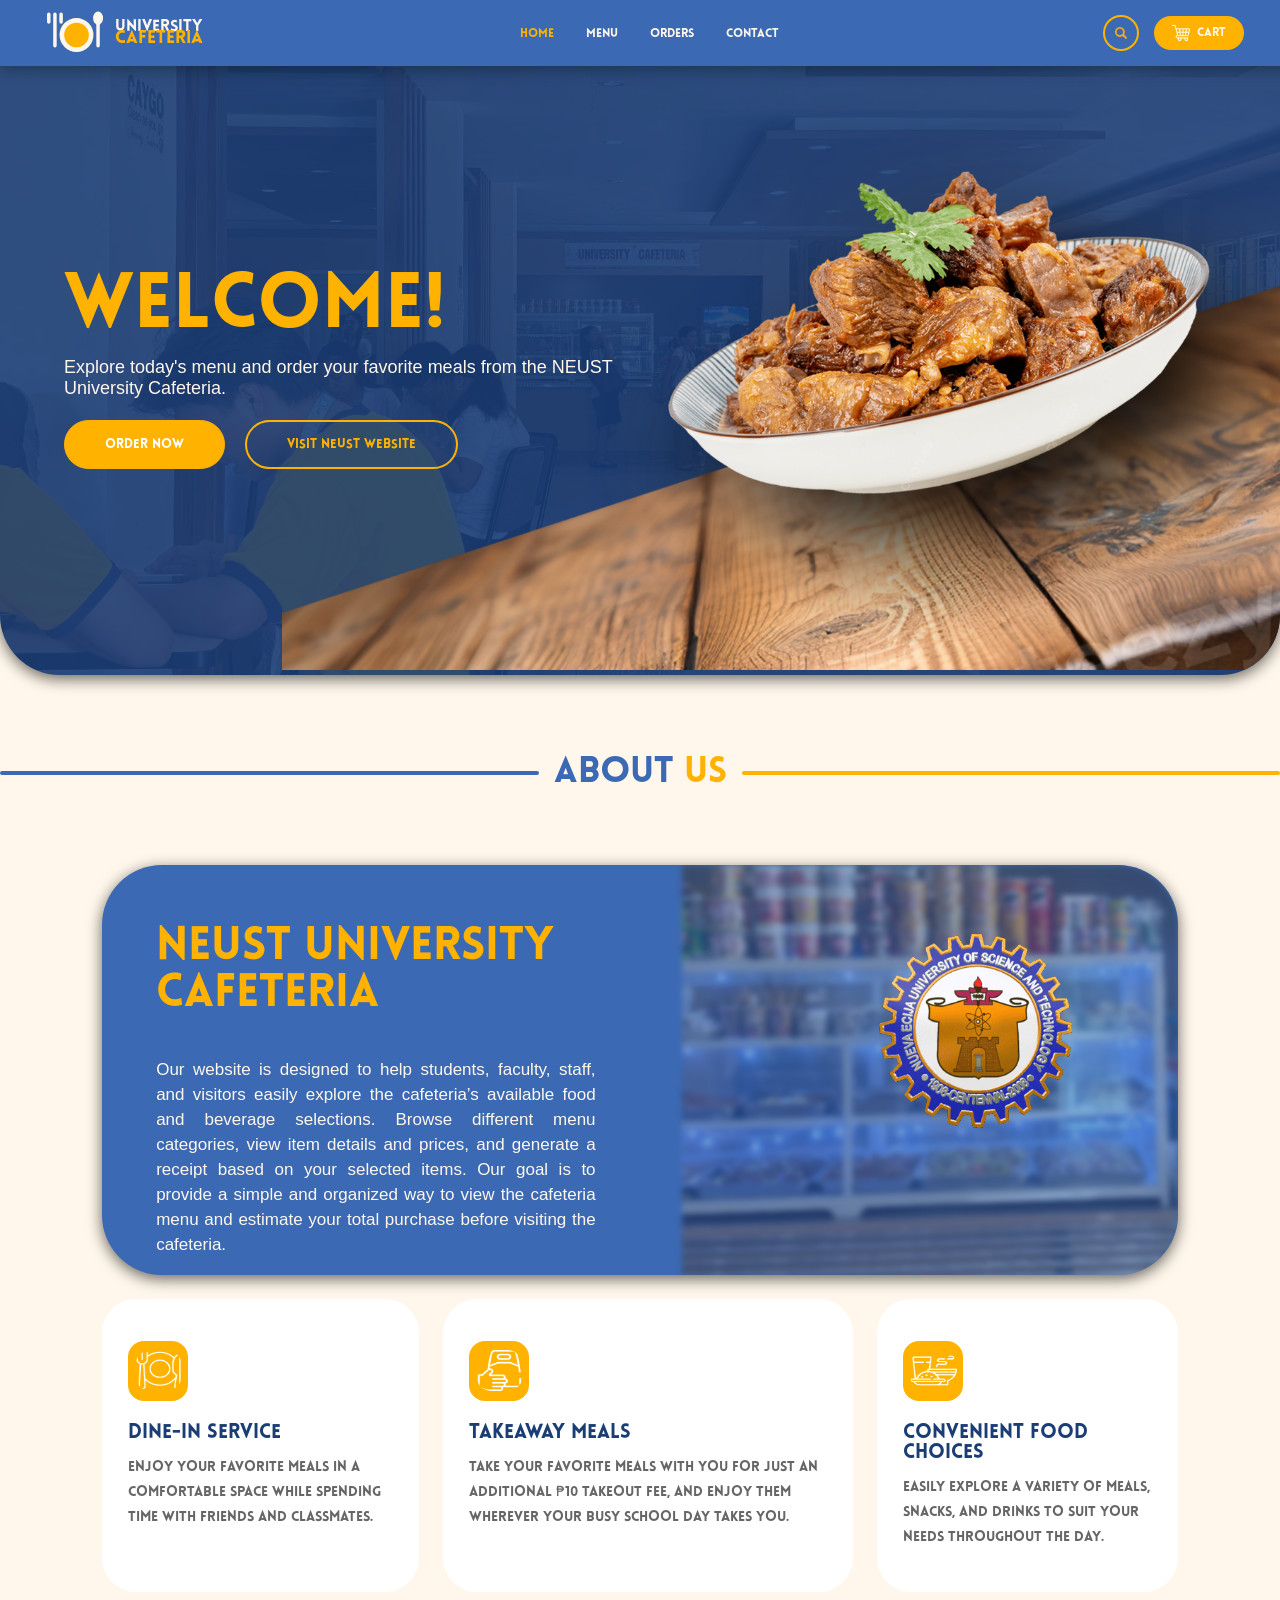
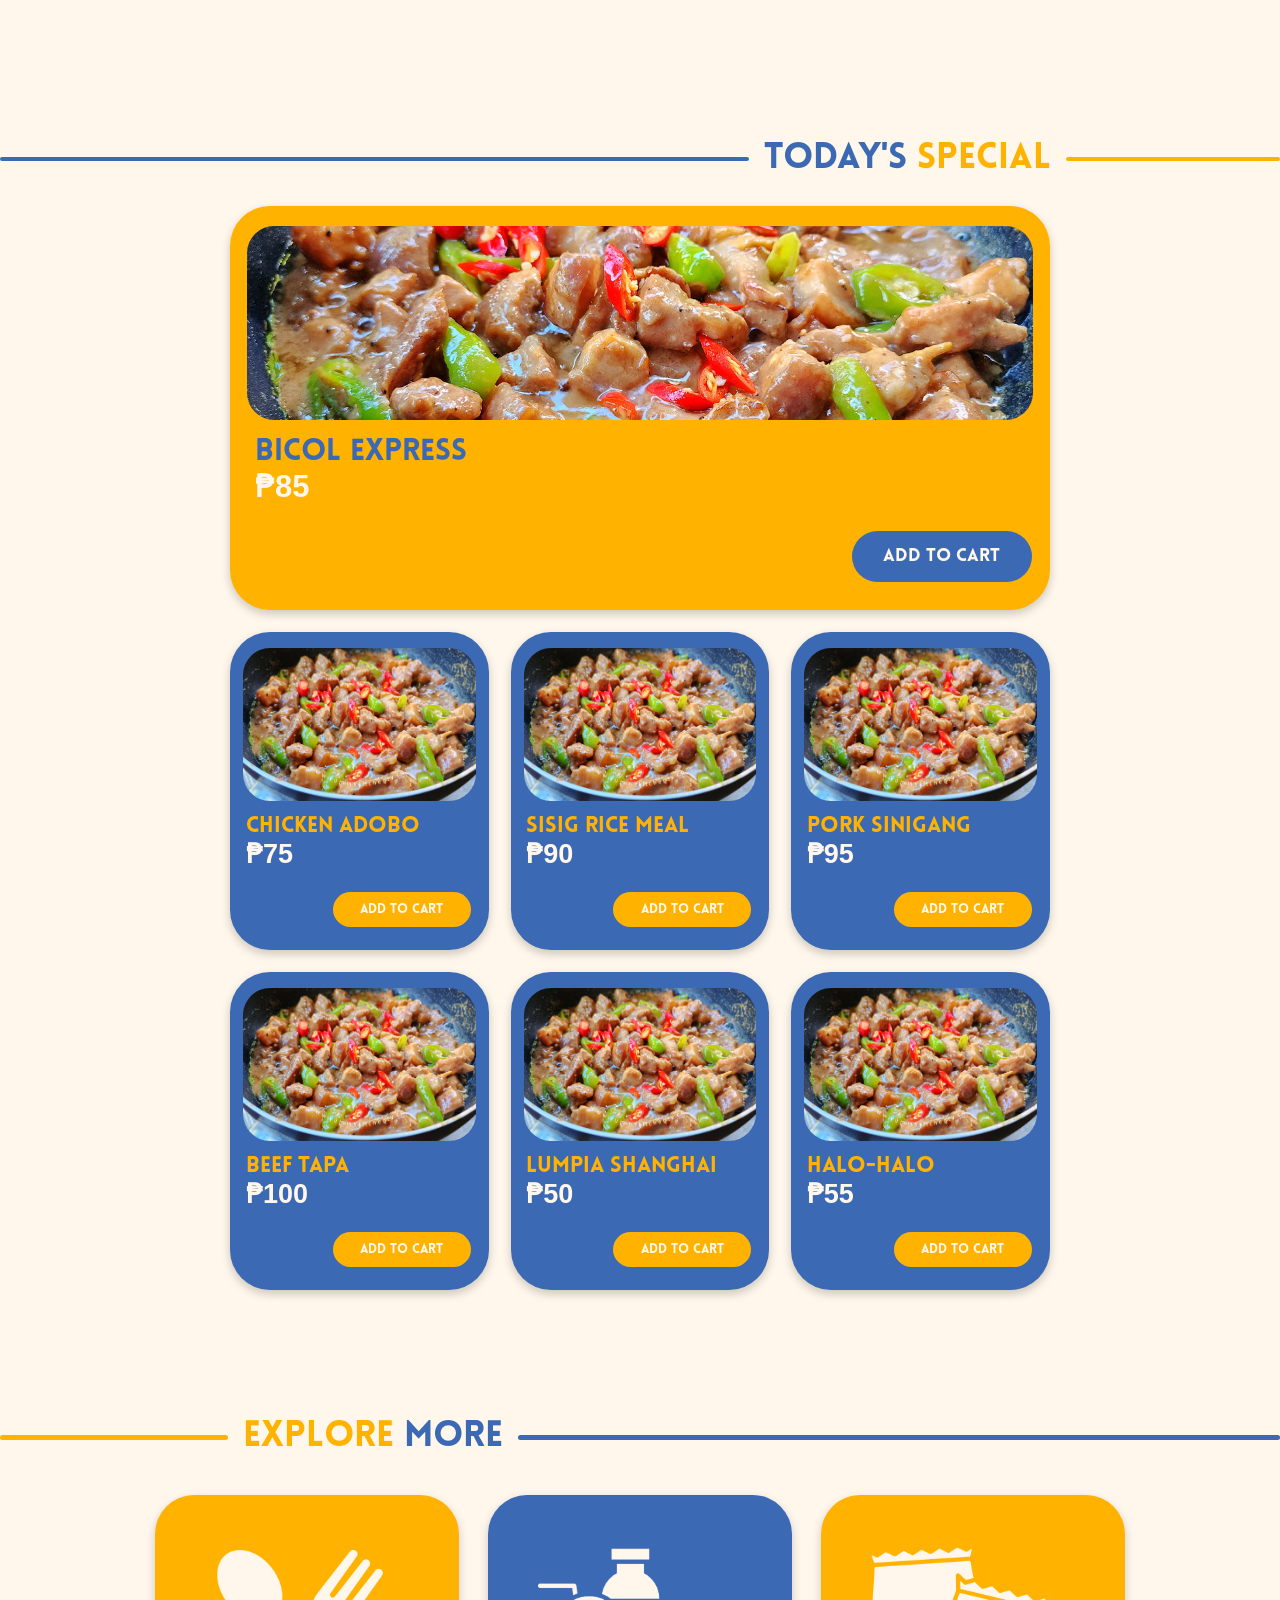
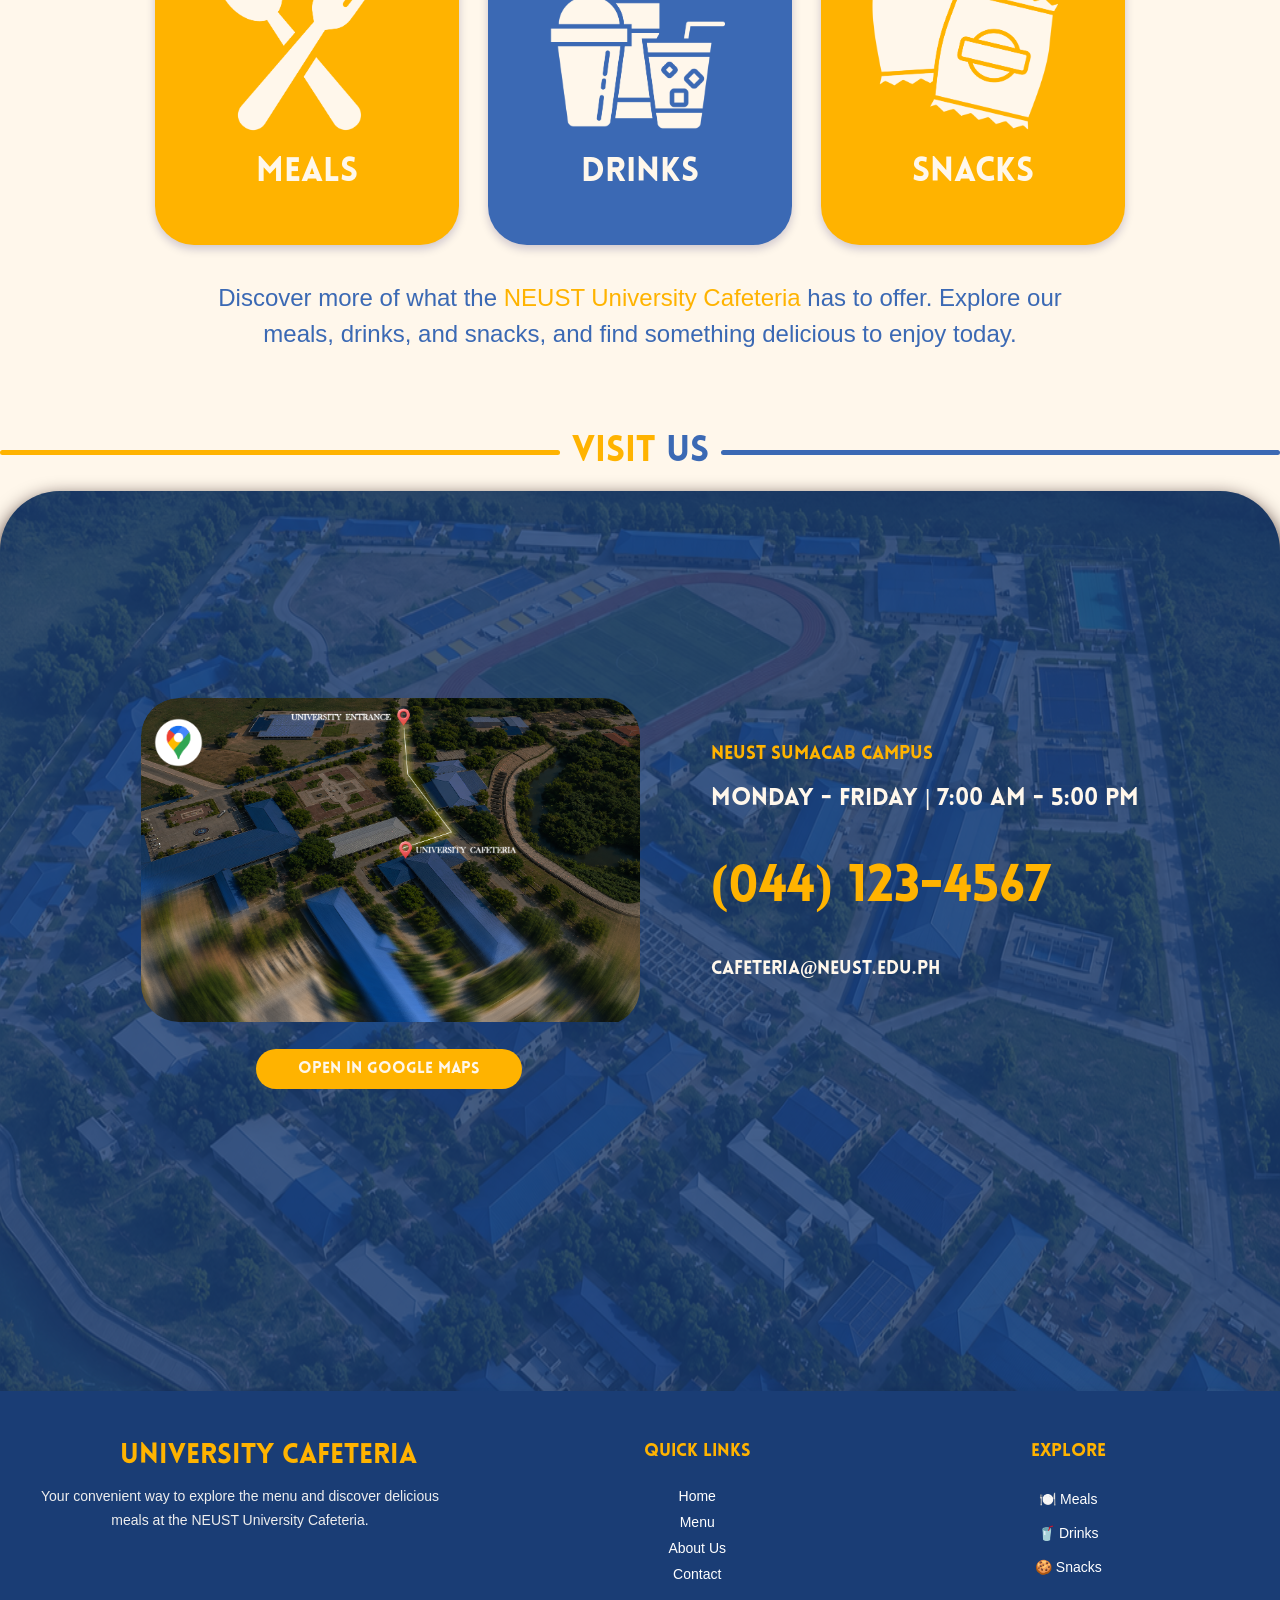
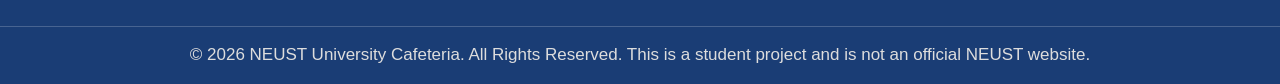
==== index.html @ 81dc56c2 "COMMIT" ====
<!DOCTYPE html>
<html lang="en">
<head>
    <meta charset="UTF-8">
    <meta name="viewport" content="width=device-width, initial-scale=1.0">
    <link rel="icon" type="image/svg+xml" href="images/branding/favicon.svg">
    <title>NEUST University Cafeteria</title>

    <link rel="stylesheet" href="css/header.css">
    <link rel="stylesheet" href="css/global.css">
    <link rel="stylesheet" href="css/home.css">
    <link rel="stylesheet" href="css/footer.css">
    <link rel="stylesheet" href="css/cartModal.css">
</head>
<body>
    <input type="checkbox" id="sidebar-toggle">
    <!-- HAMBURGER BUTTON -->
    <label for="sidebar-toggle" class="menu-btn">
        <span>☰</span>
    </label>
<header>
    <label for="sidebar-toggle" class="close-btn">&times;</label>

    <!-- LOGO -->
    <div class="align1">
        <img src="images/branding/logo1.svg" class="logo2" alt="University Cafeteria Logo">

        <div id="logo">
            <a href="index.html" id="university">UNIVERSITY</a>
            <a href="index.html" id="cafeteria">CAFETERIA</a>
        </div>
    </div>
    <!-- CENTER NAVIGATION -->
    <nav class="navbar">
        <ul>
            <li><a href="index.html" class="active">HOME</a></li>
            <li><a href="menu.html">MENU</a></li>
            <li><a href="orders.html">ORDERS</a></li>
            <li><a href="contact.html">CONTACT</a></li>
        </ul>
    </nav>
<!-- RIGHT SIDE: SEARCH BAR AND CART -->
<div class="header-right">
    <!-- SEARCH BAR -->
    <div class="nav-search">
        <input type="text" id="nav-search"
            placeholder="Search menu..." autocomplete="off">
        <button type="button" id="search-btn">
            <img
                src="images/icons/magnifying-glass (1).png"
                class="magnifying-glass"
                alt="Search"
            >
        </button>
        <!-- SEARCH DROPDOWN -->
        <div class="search-dropdown" id="search-dropdown">
            <p class="dropdown-title">Popular Searches</p>
            <div id="search-suggestions"></div>
        </div>
    </div>

    <!-- CART -->
    <a href="cart.html" class="cart-link">
        <img src="images/icons/shopping-cart.png" class="shopIcon" alt="">
        CART
        <span class="quantity-logo"></span>
    </a>

</div>
</header>

    <section class="hero">
        <div class="hero-content">
            <h1>WELCOME!</h1>

            <p class="subt">
                Explore today's menu and order your favorite meals from the NEUST University Cafeteria.
            </p>

            <div class="button-group">
                <a href="menu.html" class="btn4" target="_self">ORDER NOW</a>
                <a href="https://neust.edu.ph/" class="btn" target="_blank">VISIT NEUST WEBSITE</a>
            </div>
        </div>
        <img src="images/campus/picture1.png" class="pic1" alt="adobo">
        <img src="images/campus/img1.jpg" class="hero-bg" alt="img1">
    </section>

    <section class="special-title0">
        <div class="line0"></div>
        <h2>ABOUT <span>US</span></h2>
        <div class="line0"></div>
    </section>

    <section class="aboutus">
        <div class="container">

                    <img src="images/branding/logoGIF.gif" class="hero-logo" alt="loading">
            <div class="text">
                <h1>Neust University Cafeteria</h1>
                <p>
                    Our website is designed to help students, faculty, staff, and visitors easily explore the cafeteria’s available food and beverage selections. Browse different menu categories, view item details and prices, and generate a receipt based on your selected items. Our goal is to provide a simple and organized way to view the cafeteria menu and estimate your total purchase before visiting the cafeteria.
                </p>
            </div>

            <div class="vid">
                <img src="images/campus/uc_pic.png" class="vid" alt="pic">
            </div>
        </div>

        <div class="our-services" id="services">
            <div class="services-container">

                <!-- Dine-In Service -->
                <div class="service-card">
                    <div class="service-icon">
                        <img src="images/services/dineIN.png" class="service-icon" alt="dinein">
                    </div>
                    <h3>Dine-In Service</h3>
                    <p>
                        Enjoy your favorite meals in a comfortable
                        space while spending time with friends
                        and classmates.
                    </p>
                </div>

                <!-- Takeaway Meals -->
                <div class="service-card">
                    <div class="service-icon">
                        <img src="images/services/takeOUT.png" class="service-icon" alt="takeaway">
                    </div>
                    <h3>Takeaway Meals</h3>
                    <p>
                        Take your favorite meals with you for just an additional ₱10 takeout fee, and enjoy them wherever your busy school day takes you.
                    </p>
                </div>

                <!-- Convenient Food Choices -->
                <div class="service-card">
                    <div class="service-icon">
                        <img src="images/services/conv.png" class="service-icon" alt="takeaway">
                    </div>
                    <h3>Convenient Food Choices</h3>
                    <p>
                        Easily explore a variety of meals,
                        snacks, and drinks to suit your needs
                        throughout the day.
                    </p>
                </div>
                
            </div>
        </div>

    </section>

    <section class="special-title">
        <div class="line"></div>
        <h2>TODAY'S <span>SPECIAL</span></h2>
        <div class="line"></div>
    </section>


        <div class="parent">

            <div class="div1">
                <img src="images/food/food.jpg" class="imgf" alt="Bicol Express">
                <h2 class="title1">BICOL EXPRESS</h2>
                <h2 class="title2">₱85</h2>
                <button type="button" class="btn2">ADD TO CART</button>
            </div>

            <div class="div3">
                <img src="images/food/food.jpg" class="simgf" alt="Chicken Adobo">
                <h2 class="stitle1">CHICKEN ADOBO</h2>
                <h2 class="stitle2">₱75</h2>
                <button type="button" class="sbtn2">ADD TO CART</button>
            </div>

            <div class="div4">
                <img src="images/food/food.jpg" class="simgf" alt="Sisig Rice Meal">
                <h2 class="stitle1">SISIG RICE MEAL</h2>
                <h2 class="stitle2">₱90</h2>
                <button type="button" class="sbtn2">ADD TO CART</button>
            </div>

            <div class="div5">
                <img src="images/food/food.jpg" class="simgf" alt="Pork Sinigang">
                <h2 class="stitle1">PORK SINIGANG</h2>
                <h2 class="stitle2">₱95</h2>
                <button type="button" class="sbtn2">ADD TO CART</button>
            </div>

            <div class="div6">
                <img src="images/food/food.jpg" class="simgf" alt="Beef Tapa">
                <h2 class="stitle1">BEEF TAPA</h2>
                <h2 class="stitle2">₱100</h2>
                <button type="button" class="sbtn2">ADD TO CART</button>
            </div>

            <div class="div7">
                <img src="images/food/food.jpg" class="simgf" alt="Lumpia Shanghai">
                <h2 class="stitle1">LUMPIA SHANGHAI</h2>
                <h2 class="stitle2">₱50</h2>
                <button type="button" class="sbtn2">ADD TO CART</button>
            </div>

            <div class="div8">
                <img src="images/food/food.jpg" class="simgf" alt="Halo-Halo">
                <h2 class="stitle1">HALO-HALO</h2>
                <h2 class="stitle2">₱55</h2>
                <button type="button" class="sbtn2">ADD TO CART</button>
            </div>

        </div>

    <section class="special-title2">
        <div class="line"></div>
        <h2>EXPLORE <span>MORE</span></h2>
        <div class="line"></div>
    </section>

    <div class="parent2">
        <div class="fcard1" data-category="meals">
            <img src="images/explore-more/meals.png" alt="Meals">
            <h2>MEALS</h2>
        </div>

        <div class="fcard2" data-category="drinks">
            <img src="images/explore-more/drinks.png" alt="Drinks">
            <h2>DRINKS</h2>
        </div>

        <div class="fcard3" data-category="snacks">
            <img src="images/explore-more/snacks.png" alt="Snacks">
            <h2>SNACKS</h2>
        </div>
    </div>

    <p class="pexplore">
        Discover more of what the <span>NEUST University Cafeteria</span> has to offer. Explore our meals, drinks, and snacks, and find something delicious to enjoy today.
    </p>

    <section class="special-title3">
        <div class="line"></div>
        <h2>VISIT <span>US</span></h2>
        <div class="line"></div>
    </section>

    <section class="visit">
        <div class="allcontainer">
            <img src="images/location/gmaps.png" class="gmaps" alt="Google Maps">

            <div class="map-container">
                <img src="images/location/map.png" class="mapp" alt="Map">

                <a href="https://www.google.com/maps/place/NEUST+University+Cafeteria/@15.4450577,120.9368519,17z/data=!3m1!4b1!4m6!3m5!1s0x3397270046264d2f:0x98a21f9ae9380621!8m2!3d15.4450525!4d120.9394268!16s%2Fg%2F11zkgwq5zb?entry=ttu&g_ep=EgoyMDI2MDcyOS4wIKXMDSoASAFQAw%3D%3D"
                   target="_blank"
                   class="map-btn">
                    Open in Google Maps
                </a>
            </div>

            <div class="textv">
                <h3 class="neustx">NEUST Sumacab Campus</h3>
                <h2>Monday - Friday | 7:00 AM - 5:00 PM</h2>
                <h1>(044) 123-4567</h1>
                <h3>cafeteria@neust.edu.ph</h3>
            </div>
        </div>

        <img src="images/location/cict.jpg" class="it" alt="cict">
    </section>

    <footer class="footer">
        <div class="footer-container">

            <div class="footer-brand">
                <h2>University Cafeteria</h2>
                <p>
                    Your convenient way to explore the menu and discover
                    delicious meals at the NEUST University Cafeteria.
                </p>
            </div>

            <div class="footer-links">
                <h3>Quick Links</h3>
                <a href="index.html">Home</a>
                <a href="menu.html">Menu</a>
                <a href="about.html">About Us</a>
                <a href="contact.html">Contact</a>
            </div>

            <div class="footer-explore">
                <h3>Explore</h3>
                <p>🍽️ Meals</p>
                <p>🥤 Drinks</p>
                <p>🍪 Snacks</p>
            </div>

        </div>

        <div class="footer-bottom">
            <p>
                © 2026 NEUST University Cafeteria. All Rights Reserved.
                This is a student project and is not an official NEUST website.
            </p>
        </div>
    </footer>

    <script src="js/cartModal.js"></script>
    <script src="js/home.js"></script>
    <script src="js/quantity.js"></script>
    <script src="js/search.js"></script>
</body>
</html>
---- css/header.css ----
/* HEADER */
header {
    position: fixed;
    top: 0;
    left: 0;
    width: 93%;
    height: 26px;
    z-index: 1000;

    display: flex;
    justify-content: space-between;
    align-items: center;

    padding: 20px 54px;
    background: var(--blue);
    box-shadow: 0 4px 15px rgba(0, 0, 0, 0.3);
    box-sizing: content-box;
}

/* LOGO CONTAINER */
.align1 {
    position: relative;
    left: -16px;

    display: flex;
    align-items: center;
    gap: 0;

    margin-right: 0;
    flex-shrink: 0;
}

/* LOGO IMAGE */
.logo2 {
    display: block;
    width: 77px;
    height: auto;
}

/* LOGO TEXT */
#logo {
    position: relative;
    top: 0px;

    display: flex;
    flex-direction: column;
    align-items: flex-start;
    gap: 0;
}

#university {
    margin-bottom: -6px;
    font-size: 16px;
    text-align: left;
    text-decoration: none;
    color: var(--beige);
}

#cafeteria {
    font-size: 18px;
    font-weight: 700;
    text-align: left;
    text-decoration: none;
    color: var(--yellow);
}

/* CENTER NAVBAR */
.navbar {
    position: absolute;
    left: 50%;
    top: 50%;
    transform: translate(-50%, -50%);
}

.navbar ul {
    display: flex;
    justify-content: center;
    align-items: center;
    list-style: none;
    gap: 0;

    margin: 0;
    padding: 0;
    white-space: nowrap;
}

/* NAVBAR LINKS */
.navbar a {
    position: relative;
    display: inline-block;
    margin-top: 2px;
    padding: 12px 16px;
    border-radius: 17px;

    font-size: 12px;
    color: var(--beige);
    text-decoration: none;

    transition: color 0.3s ease;
}

/* ACTIVE PAGE */
.navbar a.active {
    color: var(--yellow);
}

/* LINK HOVER */
.navbar a:hover {
    color: var(--yellow);
}

/* UNDERLINE */
.navbar a::after {
    content: "";
    position: absolute;
    left: 15px;
    right: 14px;
    bottom: 7px;

    height: 3px;
    background-color: var(--yellow);
    border-radius: 2px;

    transform: scaleX(0);
    transform-origin: center;
    transition: transform 0.3s ease;
}

.navbar a:hover::after {
    transform: scaleX(1);
}


/* RIGHT SIDE: SEARCH AND CART */
.header-right {
    display: flex;
    align-items: center;
    gap: 15px;

    margin-left: auto;
    flex-shrink: 0;
}

/* NAVBAR SEARCH BAR */
.nav-search {
    display: flex;
    align-items: center;
    justify-content: flex-end;
    width: 36px;
    height: 36px;
    padding: 0 4px;
    border: solid 2px var(--yellow);
    background-color: #e2901400;
    border-radius: 25px;
    box-sizing: border-box;
    flex-shrink: 0;

    transition: width 0.4s ease;
}

.nav-search {
    position: relative;
}

.search-dropdown {
    display: none;
    position: absolute;
    top: calc(100% + 12px);
    left: 0;
    width: 92%;
    background: white;
    border-radius: 12px;
    box-shadow: 0 5px 20px rgba(0, 0, 0, 0.15);
    padding: 15px;
    z-index: 1000;
}

.search-dropdown.active {
    display: block;
}

.dropdown-title {
    font-size: 12px;
    color: #777;
    font-weight: bold;
    margin: 0 0 10px;
}

#search-suggestions p {
    padding: 10px;
    margin: 0;
    font-size: 14px;
    cursor: pointer;
    border-radius: 6px;
}

#search-suggestions p:hover {
    background: #fff7eb;
    border-radius: 12px;
}

/* EXPAND ON HOVER */
.nav-search:hover,
.nav-search:focus-within {
    background-color: #fff7eb;
    width: 420px;
    padding: 0 5px 0 12px;
}

/* HIDE INPUT WHEN COLLAPSED */
.nav-search input {
    width: 0;
    min-width: 0;
    flex: 1;
    padding: 0;
    border: none;
    outline: none;
    background: transparent;

    opacity: 0;
    transition: opacity 0.2s ease;
}

/* SHOW INPUT WHEN EXPANDED */
.nav-search:hover input,
.nav-search:focus-within input {
    opacity: 1;
}

/* ONE SEARCH BUTTON */
.nav-search button {
    display: flex;
    align-items: center;
    justify-content: center;
    background-color: #77777700;
    width: 0px;
    height: 0px;

    flex-shrink: 0;

    border: none;
    border-radius: 50%;
    cursor: pointer;
}

/* SEARCH ICON */
.magnifying-glass {
    display: block;
    position: relative;
    right: 6px;
    width: 12px;
    height: 12px;
    object-fit: contain;
}

/* CART LINK */
.cart-link {
    position: relative;
    top: -2px; /* Move up; use 3px to move down */

    display: flex;
    align-items: center;
    justify-content: center;
    gap: 7px;

    width: 90px;
    padding: 8px 18px;
    margin-top: 4px;
    box-sizing: border-box;

    border-radius: 17px;
    background-color: var(--yellow);
    color: var(--beige);

    font-size: 12px;
    text-decoration: none;
    white-space: nowrap;

    transition: filter 0.3s ease;
}

/* CART HOVER */
.cart-link:hover {
    filter: brightness(1.3);
}

/* CART ICON */
.shopIcon {
    display: block;
    width: 18px;
    height: 18px;
    margin: 0;
    padding: 0;
    object-fit: contain;
}

/* CART QUANTITY BADGE */
.quantity-logo {
    position: absolute;
    top: -7px;
    right: 0;

    display: none;
    align-items: center;
    justify-content: center;

    width: 18px;
    height: 18px;
    border-radius: 50%;

    background-color: #ff4b4b;
    color: white;
    font-size: 8px;

    z-index: 10;
}

/* SIDEBAR CLOSE BUTTON */
.close-btn {
    display: none;
}

/* SIDEBAR - RIGHT SIDE */

/* HIDE CHECKBOX */
#sidebar-toggle {
    display: none;
}

/* HAMBURGER BUTTON */
.menu-btn {
    display: none;
}

/* CLOSE BUTTON */
.close-btn {
    display: none;
}

/* RIGHT SIDEBAR */

/* RESPONSIVE SIDEBAR */
@media screen and (max-width: 768px) {

    /* Lock page scroll while the sidebar is open */
    body:has(#sidebar-toggle:checked) {
        overflow: hidden;
    }

    /* HAMBURGER BAR */
    .menu-btn {
        display: flex;
        position: fixed;
        top: 0;
        left: 0;
        right: 0;
        z-index: 2000;

        width: 100%;
        height: 42px;
        padding: 0 16px;

        justify-content: flex-end;
        align-items: center;

        background-color: var(--blue);
        box-shadow: 0 4px 15px rgba(0, 0, 0, 0.3);
        box-sizing: border-box;
        cursor: pointer;
    }

    .menu-btn span {
        color: var(--yellow);
        font-size: 24px;
        line-height: 1;
    }

    #sidebar-toggle:checked ~ .menu-btn {
        display: none;
    }

    /* DARK OVERLAY: tap outside to close */
    .sidebar-overlay {
        display: block;
        position: fixed;
        inset: 0;
        z-index: 1400;
        background: rgba(0, 0, 0, 0.45);
        opacity: 0;
        pointer-events: none;
        transition: opacity 0.3s ease;
    }

    #sidebar-toggle:checked ~ .sidebar-overlay {
        opacity: 1;
        pointer-events: auto;
    }

    /* SIDEBAR */
    header {
        top: 0;
        right: 0;
        left: auto;

        width: 280px;
        max-width: 85vw;
        height: 100vh;
        height: 100dvh;

        padding: 60px 20px 25px;

        flex-direction: column;
        justify-content: flex-start;
        align-items: stretch;
        gap: 16px;

        box-shadow: -4px 0 15px rgba(0, 0, 0, 0.3);
        overflow-x: hidden;
        overflow-y: auto;
        z-index: 1500;

        transform: translateX(100%);
        visibility: hidden;
        transition: transform 0.3s ease, visibility 0.3s ease;
    }

    #sidebar-toggle:checked ~ header {
        transform: translateX(0);
        visibility: visible;
    }

    /* CLOSE BUTTON */
    .close-btn {
        display: block;
        position: absolute;
        top: 12px;
        right: 18px;
        color: var(--yellow);
        font-size: 34px;
        line-height: 1;
        cursor: pointer;
    }

    /* SIDEBAR ORDER, TOP TO BOTTOM */
    .align1     { order: 0; }   /* Logo                  */
    .nav-search { order: 3; }   /* Search                */
    .navbar     { order: 1; }   /* Home, Menu, Contact   */
    .cart-link  { order: 2; }   /* Cart                  */

    /* "display: contents" lets search and cart be ordered individually */
    .header-right {
        display: contents;
    }

    /* LOGO */
    .align1 {
        position: static;
        flex-direction: column;
        gap: 5px;
        width: 100%;
        margin: 0;
    }

    .logo2 {
        width: 65px;
    }

    #logo {
        align-items: center;
    }

    #university {
        font-size: 14px;
        text-align: center;
    }

    #cafeteria {
        font-size: 17px;
        text-align: center;
    }

    /* SEARCH BAR (always open in the sidebar) */
    .nav-search,
    .nav-search:hover,
    .nav-search:focus-within {
        justify-content: flex-start;
        width: 100%;
        min-width: 0;
        height: 40px;
        padding: 0 5px 0 12px;
        background-color: var(--beige);
        transition: none;
    }

    .nav-search input,
    .nav-search:hover input,
    .nav-search:focus-within input {
        width: 100%;
        min-width: 0;
        height: 100%;
        flex: 1;
        color: #333;
        font-size: 16px;
        opacity: 1;
    }

    .nav-search input::placeholder {
        color: #777;
    }

    .nav-search button {
        width: 30px;
        height: 30px;
    }

    .magnifying-glass {
        position: static;
        width: 14px;
        height: 14px;
    }

    .search-dropdown {
        top: calc(100% + 8px);
        width: 90%;
    }

    /* NAV LINKS */
    .navbar {
        position: static;
        transform: none;
        display: block;
        width: 100%;
    }

    .navbar ul {
        flex-direction: column;
        align-items: stretch;
        justify-content: flex-start;
        gap: 8px;
        width: 100%;
        white-space: normal;
    }

    .navbar li {
        width: 100%;
        margin: 0;
        padding: 0;
    }

    .navbar a {
        display: flex;
        align-items: center;
        width: 100%;
        min-height: 44px;
        margin: 0;
        padding: 12px 16px;
        box-sizing: border-box;
        border-radius: 12px;
        font-size: 13px;
    }

    .navbar a::after {
        left: 16px;
        right: auto;
        bottom: 5px;
        width: 35px;
        transform-origin: left;
    }

    /* CART LINK: full-width button at the bottom */
    .cart-link {
        top: 0;
        justify-content: flex-start;
        gap: 10px;
        width: 100%;
        min-height: 44px;
        margin: 0;
        padding: 12px 16px;
        border-radius: 24px;
        font-size: 13px;
    }

    .quantity-logo {
        top: 50%;
        right: 14px;
        transform: translateY(-50%);
        font-size: 10px;
    }
}
---- css/global.css ----
:root {
    --blue: #3b69b4;
    --yellow: #ffb300;
    --beige: #fff7eb;
    --darkblue: #1a3d75;
}

@font-face {
    font-family: 'MyFont';
    src: url('../fonts/Lovelo\ Black.otf') format('truetype');
}

@font-face {
    font-family: 'Myfont2';
    src: url('../font/Raleway-Thin.ttf');
}

* {
    font-family: 'MyFont';
}
---- css/home.css ----
body{
    margin:0;
    font-family:Arial, Helvetica, sans-serif;
    background-color: var(--beige);
    padding: 0;
    overflow-x: hidden; /* para sa horizontal scrolling */
    overflow-y: auto;   /* para sa vertical scrolling */
}

.hero {
    width: 100%;
    min-height: 75vh;
    display: flex;
    align-items: center;
    justify-content: center;
    background-color: #1a3d75;
    border-bottom-left-radius: 60px;
    border-bottom-right-radius: 60px;

    /* SHADOW */
    box-shadow: 0 4px 15px rgba(0, 0, 0, 0.6);

    position: relative;
    overflow: hidden;
}

/* intro */
.intro {
    position: fixed;
    inset: 0;
    width: 100%;
    height: 100vh;
    background-color: var(--yellow);
    overflow: hidden;
    z-index: 9999;

    animation: fadeOut 1s ease forwards;
    animation-delay: 2s;
}

.intro video {
    width: 100%;
    height: 100%;
    object-fit: cover;
}

@keyframes fadeOut {
    from {
        opacity: 1;
        visibility: visible;
    }

    to {
        opacity: 0;
        visibility: hidden;
    }
}


.hero-content {
    display: flex;
    flex-direction: column;
    z-index: 2;
    width: 90%;
    max-width: 1303px;
    text-align: left;
    color: var(--yellow);
}

.pic1 {
    position: absolute;
    top: -330px;
    right: -2px;
    width: 1000px;
    height: 1000px;
    object-fit: cover;
    z-index: 1;
}

.hero-content h1 {
    margin-bottom: -7px;
    font-size: clamp(45px, 6vw, 81px);
}

.hero-bg {
    position: absolute;
    width: 100%;
    height: 100%;
    z-index: 0;
    opacity: 0.1;

    object-fit: cover;
}

.subt {
    font-family: 'Gill Sans', 'Gill Sans MT', Calibri, 'Trebuchet MS', sans-serif;
    color: var(--beige);
    font-size: clamp(14px, 1.5vw, 18px);
    max-width: 565px;
    width: 100%;
}

.button-group {
    display: flex;
    gap: 20px;
    margin-top: 3px;
    flex-wrap: wrap;
}

.btn,
.btn4 {
    display: inline-flex;
    justify-content: center;
    align-items: center;
    text-decoration: none;
    padding: 16px 40px;
    border-radius: 32px;
    font-size: 13px;
    font-weight: bold;
    transition: all 0.3s ease;
}

.btn {
    color: var(--yellow);
    background-color: transparent;
    border: solid 2px var(--yellow);
}

.btn4 {
    color: white;
    background-color: var(--yellow);
    border: solid 1px var(--yellow);
}

.btn:hover {
    color: #ffffff;
    text-decoration: none;
    background-color: #ffebbf;
    border-color: #ffebbf;
}

.btn4:hover {
    color: #fff7eb;
    text-decoration: none;
    background-color: #ffebbf;
    border-color: #ffebbf;
}

.hero-logo {
    z-index: 2;
    position: absolute;
    width: min(79%, 1100px);
    left: 42%;
    top: -20%;
}

/* about us */

.special-title0{
    display: flex;
    align-items: center;
    justify-content: center;

    gap: 15px;
    margin: 80px 0 32px;
}
.special-title0 h2{
    font-size: 36px;
    font-weight: bold;
    color: #3b69b4;
    margin: 0;
}

.special-title0 span{
    color: #ffb300;
}

.line0{
    flex: 1;
    height: 4px;
    background: #3b69b4;
    border-radius: 10px;
}

.line0:first-child{
    background:  #3b69b4;
}

.line0:last-child{
    background: #ffb300;
}

.aboutus {
    width: 100%;
    min-height: 100vh;
    display: flex;
    flex-direction: column;
    gap: 0px;
    justify-content: center;
    align-items: center;
}

.container {
    position: relative;
    width: 84%;
    height: -56%;
    display: flex;
    border-radius: 60px;
    background-color: var(--blue);
    overflow: hidden; /* Important */
    
    /* Shadow */
    box-shadow: 0 4px 15px rgba(0, 0, 0, 0.6);
}

.aboutus .vid {
    position: relative;
    width: 496px;
    height: 414px;
    border-top-right-radius: 60px;
    border-bottom-right-radius: 60px;
    padding: 0%;
    margin-bottom: -4px;;
    filter: opacity(0.7) blur(2px);
}

.aboutus .text {
    padding-top: 2%;
    padding-left: 5%;
    padding-right: 8%;
    color: var(--beige);
    text-align: center;
    
}

.aboutus .text h1 {
    color: var(--yellow);
    font-size: 46px;
    border-bottom: #ffb300;
    text-align: left;
}

.aboutus .text p {
    font-family: 'Gill Sans', 'Gill Sans MT', Calibri, 'Trebuchet MS', sans-serif;
    font-size: 17px;
    line-height: 25px;
    text-align: justify;
}


.special-title{
    display: flex;
    align-items: center;
    justify-content: center;

    gap: 15px;
    margin: 18px 0 -9px;
}

.special-title h2{
    font-size: 36px;
    font-weight: bold;
    color: #3b69b4;
    margin: 0;
}

.special-title span{
    color: #ffb300;
}

.line{
    flex: 1;
    height: 4px;
    background: #3b69b4;
    border-radius: 10px;
}

.line:first-child{
    flex: 3.5;  
    background:  #3b69b4;
}

.line:last-child{
        
    background: #ffb300;
}

.our-services {
    gap: 28px;
    width: 94%;
    margin: -17px auto;
    margin-bottom: 48px;
    padding: 41px 5%;
    background-color: rgba(255, 255, 255, 0);
    box-sizing: border-box;
}

.services-subtitle {
    color: var(--yellow);
    font-size: 13px;
    font-weight: bold;
    letter-spacing: 7px;
}

.services-container {
    display: flex;
    gap: 24px;
}

.service-card {
    background-color: #fff;
    padding: 42px 26px;
    border-radius: 34px;
    transition: transform 0.3s ease,
    box-shadow 0.3s ease;
}

.service-card:hover {
    transform: translateY(-8px);
    box-shadow: 0 12px 30px rgba(6, 43, 99, 0.12);
}

.service-icon {
    width: 60px;
    height: 60px;
    display: flex;
    align-items: center;
    justify-content: center;
    background-color: var(--yellow);
    border-radius: 16px;
    margin-bottom: 22px;
}

.service-icon img {
    position: relative;
    top: 11px;
    width: 47px;
    height: 41px;
}

.service-card h3 {
    color: var(--darkblue);
    font-size: 20px;
    margin: 0 0 12px;
}

.service-card p {
    color: #666;
    font-size: 14px;
    line-height: 1.8;
    margin: 0;
}

/* EXPLORE MORE */

.special-title2 {
    display: flex;
    align-items: center;
    gap: 15px;
    margin: 129px 0 40px;
    width: 100%;
}

.special-title2 .line:first-child {
    flex: 1.5;              /* Short left line */
    height: 5px;
    background: var(--yellow);
    border-radius: 10px;
}

.special-title2 .line:last-child {
    flex: 5;              /* Long right line */
    height: 5px;
    background: var(--blue);
    border-radius: 10px;
}

.special-title2 h2 {
    margin: 0;
    white-space: nowrap;
    font-size: 36px;
    color: var(--yellow);
}

.special-title2 h2 span {
    color: var(--blue);
}

/* VISIT US */

.special-title3 {
    display: flex;
    align-items: center;
    gap: 12px;
    margin: 117px 0 21px;
    width: 100%;
}

.special-title3 .line:first-child {
    flex: 1;              /* Short left line */
    height: 5px;
    background: var(--yellow);
    border-radius: 10px;
}

.special-title3 .line:last-child {
    flex: 1;              /* Long right line */
    height: 5px;
    background: var(--blue);
    border-radius: 10px;
}

.special-title3 h2 {
    margin: 0;
    white-space: nowrap;
    font-size: 36px;
    color: var(--yellow);
}

.special-title3 h2 span {
    color: var(--blue);
}

/* parent */

.title1 {
    color: var(--blue);
    font-size: 30px;
    padding-top: 1%;
    padding-left: 3%;   
}

.stitle1 {
    color: var(--yellow);
    font-size: 22px;
    padding-top: 3%;
    padding-left: 6%;   
}

.title2 {
    color: var(--beige);
    margin-top: -3%;
    font-size: 31px;
    padding-left: 3%;   
    font-family: 'Gill Sans', 'Gill Sans MT', Calibri, 'Trebuchet MS', sans-serif;
}

.stitle2 {
    color: var(--beige);
    margin-top: -7%;
    font-size: 27px;
    padding-left: 6%;   
    font-family: 'Gill Sans', 'Gill Sans MT', Calibri, 'Trebuchet MS', sans-serif;
}

.btn2 {
    display: block;
    color: #fff7eb;
    text-decoration: none;
    background-color: var(--blue);
    width: 180px;
    border: none;
    padding: 16px 20px;
    margin-left: auto;
    margin-right: 18px;
    border-radius: 28px;
    font-size: 18px;
    font-weight: bold;
    text-align: center;
    transition: 0.3s ease;
    box-sizing: border-box;
}


.btn2:hover {
    background-color: #bbcce8;

}

.sbtn2 {
    display: block;
    width: 84px;
    height: auto;
    padding: 11px 27px;
    margin-left: auto;
    margin-right: 18px;
    border: none;
    color: #fff7eb;
    text-decoration: none;
    background-color: var(--yellow);
    border-radius: 28px;
    font-size: 13px;
    font-weight: bold;

    transition: 0.3s ease;
    box-sizing: content-box;
}
.sbtn2:hover {
    background-color: #f5df89;
}

.imgf {
    width: 96%;
    height: 48%;
    object-fit: cover;

    position: relative;
    top: 5%;
    left: 2%;
    border-radius: 27px;
}

.simgf {
    width: 90%;
    height: 48%;
    position: relative;
    top: 5%;
    left: 5%;
    border-radius: 27px;
}


.parent {
    display: grid;
    grid-template-columns: repeat(3, 1fr);
    grid-template-rows: 404px 318px 318px;
    grid-template-areas:
        "box1 box1 box1"
        "box3 box4 box5"
        "box6 box7 box8";
    gap: 22px;

    width: 64%;
    margin: 38px auto;
}

.div1 {
    grid-area: box1;
    background-color: var(--yellow);
}

.div3 {
    grid-area: box3;
    background-color: var(--blue);
}

.div4 {
    grid-area: box4;
    background-color: var(--blue);
}

.div5 {
    grid-area: box5;
    background-color: var(--blue);
}

.div6 {
    grid-area: box6;
    background-color: var(--blue);
}

.div7 {
    grid-area: box7;
    background-color: var(--blue);
}

.div8 {
    grid-area: box8;
    background-color: var(--blue);
}

.parent > div {
    border-radius: 40px;
    box-shadow: 0 4px 10px rgba(0, 0, 0, 0.2);
    transition: 0.3s ease;
    cursor: pointer;
}

.parent > div:hover {
    transform: translateY(-10px);
    filter: brightness(1.1);
}



/* EXPLORE MORE SECTION */

.parent2 {
    display: flex;
    flex-wrap: wrap;
    align-items: center;
    justify-content: center;
    gap: 29px;
}

.parent2 img {
    position: relative;
    top: 50px;
    left: 50px;
    width: 187px;
}

.parent2 h2 {
    padding: 41px;
    color: var(--beige);
    font-size: 34px;
    text-align: center;
}
.parent2 > div {
    height: 350px;
    width: 304px;
    border-radius: 39px;
    transition: 0.35s ease;
    cursor: pointer;
    box-shadow: 0 4px 10px rgba(9, 1, 84, 0.2);

}

.parent2 .fcard1 {
    background-color: var(--yellow);
}

.parent2 .fcard2 {
    background-color: var(--blue);
}

.parent2 .fcard3 {
    background-color: var(--yellow);
}

/* Hover Effect */
.parent2 .fcard1:hover,
.parent2 .fcard2:hover,
.parent2 .fcard3:hover {
    transform: translateY(-19px) scale(1.03);
    box-shadow: 0 18px 35px rgba(0, 0, 0, 0.25);
    filter: brightness(1.30);
}

.pexplore {
    position: relative;
    top: 35px;
    color: var(--blue);
    font-family: 'Gill Sans', 'Gill Sans MT', Calibri, 'Trebuchet MS', sans-serif;
    font-size: 24px;
    line-height: 1.5;

    width: 68%;
    margin: 0 auto;
    margin-bottom: 58px;

    text-align: center;
}

.pexplore span {
    color: var(--yellow);
    font-family: 'Gill Sans', 'Gill Sans MT', Calibri, 'Trebuchet MS', sans-serif;
}
/* visit */

.visit {
    width: 100%;
    height: 100vh; 
    background-color: #1a3d75;
    position: relative;
    border-top-left-radius: 60px;
    border-top-right-radius: 60px;
    overflow: hidden;  

    
    box-shadow: 0 8px 20px rgba(24, 2, 0, 13.2);
}

.textv {
    position: relative;
    text-align: left;
    color: var(--beige);
    z-index: 2;

}


.visit h1 {
    font-size: 52px;
    color: var(--yellow);
}

.neustx {
    color: var(--yellow);
}

.it {
    position: absolute;
    margin-top: -26%;
    width: 100%;
    height: 118%;
    z-index: 0; /* Behind text */
    opacity: 0.2;  
}

.allcontainer {
    display: flex;
    position: relative;
    z-index: 2;
    align-items: center;
    justify-content: space-between;
    top: 23%;
    padding-left: 11%;
    padding-right: 11%;

}
.map-container {
    width: 50%;
    border-radius: 38px;
    overflow: hidden; /* Keeps the container size fixed */
    
}

.mapp {
    width: 110%;

    border-radius: 38px;
    transition: transform 0.4s ease;
}

.mapp:hover {
    transform: scale(2.1);
}

.map-btn {
    position: absolute;
    left: 20%;          /* Align with the left edge of the map */
    top: 107%;          /* Adjust this value until it's just below the map */
    width: 17%;        /* Same width as the map (optional) */

    padding: 12px 24px;
    background-color: var(--yellow);
    color: var(--beige);
    text-decoration: none;
    text-align: center;
    font-weight: bold;
    border-radius: 23px;
    z-index: 2;

    transition: 0.3s ease;
}

.map-btn:hover {
    background-color: #f5df89;
}

.gmaps {
    position: absolute;
    left: 12%;
    top: 6%;
    z-index: 11;
    height: 15%;
}


/* CELLPHONE */

@media (max-width: 768px) {

    .hero {
        min-height: 59vh;
        padding: 61px 0;
        border-bottom-left-radius: 35px;
        border-bottom-right-radius: 35px;
    }

    .pic1 {
    position: absolute;
    top: 154px;
    right: -30px;
    width: 600px;
    height: 550px;
    object-fit: cover;
    z-index: 1;
    transform: rotate(11deg);
}


    .hero-content {
        position: relative;
        top: -49px;
        width: 90%;
        text-align: center;
        align-items: center;
    }

    .hero-content h1 {
        font-size: clamp(35px, 11vw, 55px);
        margin-bottom: 5px;
        line-height: 1;
    }

    .subt {
        font-size: 15px;
        line-height: 1.5;
        max-width: 450px;
    }

    .button-group {
        justify-content: center;
        gap: 12px;
        width: 100%;
        display: flex;
    }

    .btn,
    .btn4 {
        padding: 12px 24px;
        font-size: 10px;
    }

    .hero-logo {

        width: 500px;
        left: -20%;
        top: 57%;
    }

    .hero-bg {
        top: 0;
        height: 100%;
        border-radius: 30px;
    }

    .parent {
        width: 90%;
        grid-template-columns: repeat(2, 1fr);
        grid-template-rows: 300px repeat(3, 220px);
        grid-template-areas:
            "box1 box1"
            "box3 box4"
            "box5 box6"
            "box7 box8";
        gap: 20px;
    }

    .parent > div {
        border-radius: 26px;
    }


    /* TITLES */

    .title1 {
        font-size: 21px;

        padding-top: 2%;
        padding-left: 5%;
    }

    .stitle1 {
        font-size: 12px;

        padding-top: 8%;
        padding-left: 7%;
    }

    .title2 {
        font-size: 19px;
        padding-left: 5%;
    }

    .stitle2 {
        font-size: 19px;

        margin-top: -4%;
        padding-left: 7%;
    }

/* OUR SERVICES */
.our-services {
    width: 90%;
    margin: 0 auto 35px;
    padding: 25px 5%;
    box-sizing: border-box;
}

.services-subtitle {
    font-size: 11px;
    letter-spacing: 3px;
}

.services-container {
    display: grid;
    grid-template-columns: repeat(2, minmax(0, 1fr));
    gap: 15px;
}

.service-card {
    min-width: 0;
    padding: 25px 18px;
    border-radius: 24px;
    box-sizing: border-box;
}

/* MAKE THE THIRD CARD FULL WIDTH */
.service-card:nth-child(3) {
    grid-column: 1 / -1;
}

.service-icon {
    width: 48px;
    height: 48px;
    margin-bottom: 15px;
    border-radius: 13px;
}

.service-icon img {
    top: 8px;
    width: 36px;
    height: 36px;
}

.service-card h3 {
    font-size: 14px;
    line-height: 1.4;
}

.service-card p {
    text-align: justify;
    font-size: 8px;
    line-height: 1.6;
}

    /* MAIN BUTTON */
    .btn2 {
        display: block;
        border-radius: 18px;
        width: auto;
        margin-top: -20px;
        margin-left: auto;
        margin-right: 8;
        padding: 12px 22px;
        font-size: 12px;
    }

    /* SMALL BUTTON */
    .sbtn2 {
        display: block;
        border-radius: 18px;
        width: auto;
        margin-left: auto;
        margin-right: 8;
        padding: 9px 20px;
        font-size: 7px;
    }

    /* IMAGES */

    .imgf {
        width: 92%;
        height: 54%;
        border-radius: 26px;

        top: 5%;
        left: 4%;

        aspect-ratio: 16 / 9;
    }

    .simgf {
        width: 87%;
        height: auto;
        border-radius: 22px;

        top: 6%;
        left: 7%;

        aspect-ratio: 16 / 9;
    }

    /* about us */
    .aboutus {
        min-height: auto;
        padding: 40px 0;
    }

    .aboutus .container {
        margin-top: 27%;

        width: 82%;
        height: 59%;
        display: flex;
        flex-direction: column;
        border-radius: 30px;
    }

    /* IMAGE */
    .aboutus .vid {
        width: 100%;
        height: 220px;
        flex: none;
    }

    .aboutus .vid {
        width: 100%;
        height: 220px;
        min-height: 0;
        object-fit: cover;

        border-radius: 0;

        -webkit-mask-image: linear-gradient(
            to bottom,
            transparent 0%,
            black 35%
        );

        mask-image: linear-gradient(
            to bottom,
            transparent 0%,
            black 35%
        );
    }

    /* ABOUT US */
    .aboutus .text {
    padding-top: 2%;
    padding-left: 10%;
    padding-right: 10%;
    text-align: center;
    
}

.aboutus .text h1 {
    color: var(--yellow);
    font-size: 29px;
    border-bottom: #ffb300;
    text-align: center;
}

.aboutus .text p {
    font-family: 'Gill Sans', 'Gill Sans MT', Calibri, 'Trebuchet MS', sans-serif;
    font-size: 14px;
    line-height: 25px;
    text-align: justify;
}

    /* =========================
   SPECIAL TITLES
   ========================= */

.special-title0,
.special-title,
.special-title2,
.special-title3 {
    display: flex;
    align-items: center;
    justify-content: center;
    gap: 10px;
}

/* TITLE TEXT */
.special-title0 h2,
.special-title h2,
.special-title2 h2,
.special-title3 h2 {
    font-size: 29px;
    font-weight: bold;
    margin: 0;
    white-space: nowrap;
}

/* SPECIAL TITLE COLORS */
.special-title0 h2,
.special-title h2 {
    color: #3b69b4;
}

.special-title0 span,
.special-title span {
    color: #ffb300;
}

.special-title2 h2,
.special-title3 h2 {
    color: var(--yellow);
}

.special-title2 h2 span,
.special-title3 h2 span {
    color: var(--blue);
}

/* LINES */
.special-title0 .line0,
.special-title .line,
.special-title2 .line,
.special-title3 .line {
    height: 4px;
    border-radius: 10px;
}

/* ABOUT US */
.special-title0 {
    margin: 80px 0 -115px;
}

.special-title0 .line0 {
    flex: 1;
}

.special-title0 .line0:first-child {
    background: #3b69b4;
}

.special-title0 .line0:last-child {
    background: #ffb300;
}


/* NORMAL SPECIAL TITLE */
.special-title {
    margin: 15px 0 -9px;
}

.special-title .line:first-child {
    flex: 3.5;
    background: #3b69b4;
}

.special-title .line:last-child {
    flex: 1;
    background: #ffb300;
}


/* EXPLORE MORE */
.special-title2 {
    margin: 129px 0 40px;
    width: 100%;
}

.special-title2 .line:first-child {
    flex: 1.5;
    background: var(--yellow);
}

.special-title2 .line:last-child {
    flex: 5;
    background: var(--blue);
}

.pexplore {
    font-size: 14px
}

.parent2 {
    gap: 15px;
}

.parent2 > div {
    height: 201px;
    width: 157px;
    border-radius: 26px;

}

.parent2 img {
    position: relative;
    left: 28px;
    top: 31px;
    width: 100px;
}

.parent2 h2 {
    padding: 22px;
    font-size: 25px;
    text-align: center;
}

/* VISIT US */
.special-title3 {
    margin: 117px 0 21px;
    width: 100%;
}

.special-title3 .line:first-child {
    flex: 1;
    background: var(--yellow);
}

.special-title3 .line:last-child {
    flex: 1;
    background: var(--blue);
}

.visit {
    height: 55vh;   
}

.visit h1 {
    font-size: 9px;
}

.textv {
    text-align: center;
    font-size: 12px;     
}

.neustx {
    color: var(--yellow);
}

.it {
    position: absolute;
    margin-top: -113%;
    width: 131%;
    height: 138%;

    border-top-left-radius: 60px;
    border-top-right-radius: 60px;
}

.allcontainer {
    flex-direction: column;
    top: 4%;

}
.map-container {
    width: 118%;
    border-radius: 42px;
    overflow: hidden; /* Keeps the container size fixed */
    
}

.mapp {
    width: 99%;
    border-radius: 42px;
}

.map-btn {  
    position: absolute;
    top: 106%;
    left: 33%;
    padding: 11px 24px;
    font-size: 8px;
    width: 98px;
}

.gmaps {
    position: absolute;
    left: 10%;
    top: 6%;
    z-index: 11;
    height: 9%;
}


}
---- css/footer.css ----
/* =========================
   FOOTER
========================= */
.footer {
    position: relative; 

    background-color: #1a3d75;
    color: var(--beige);
    text-align: center;
    padding-top: 4%;
    font-size: 14px;
 
    z-index: 10;
    box-shadow: 0 8px 20px rgba(24, 2, 8, 0.2);
}

.footer p {
    margin: 0;
}


.footer-container {
    max-width: 1200px;
    margin: 0 auto;
    padding: 0 40px 44px;

    display: grid;
    grid-template-columns: 2fr 1fr 1.5fr;
    gap: 85px;
}


/* =========================
   HEADINGS
========================= */

.footer h2 {
    color: var(--yellow);
    font-size: 28px;
    margin: 0 0 15px;
}

.footer h3 {
    color: var(--yellow);
    font-size: 18px;
    margin: 0 0 17px;
}


/* =========================
   PARAGRAPHS
========================= */

.footer p {
    color: #eeeeee;
    line-height: 1.7;
    margin: 0;

    font-family: 'Gill Sans', 'Gill Sans MT',
                 Calibri, 'Trebuchet MS', sans-serif;
}

.footer-brand p {
    max-width: 400px;
}


/* =========================
   QUICK LINKS
========================= */

.footer-links {
    display: flex;
    flex-direction: column;
    gap: 10px;
}

.footer-links a {
    color: white;
    text-decoration: none;

    font-family: 'Gill Sans', 'Gill Sans MT',
                 Calibri, 'Trebuchet MS', sans-serif;

    transition: 0.3s;
}

.footer-links a:hover {
    color: var(--yellow);
    transform: translateX(5px);
}


/* =========================
   EXPLORE
========================= */

.footer-explore {
    display: flex;
    flex-direction: column;
    gap: 10px;
}

.footer-explore p {
    color: white;
    transition: 0.3s;
}

.footer-explore p:hover {
    color: var(--yellow);
    transform: translateX(5px);
}


/* =========================
   COPYRIGHT
========================= */

.footer-bottom {
    border-top: 1px solid rgba(255, 255, 255, 0.2);

    display: flex;
    justify-content: center;
    align-items: center;
}

.footer-bottom p {
    padding: 14px;
    margin: 0;

    font-size: 17px;

    color: #dddddd;
    text-align: center;
}


/* =========================
   RESPONSIVE
========================= */

@media (max-width: 768px) {

    .footer {
        padding-top: 35px;
    }

    .footer-container {
        grid-template-columns: 1fr;
        gap: 40px;
        padding: 0 25px 35px;
    }

    .footer-bottom p {
        font-size: 8px;
        padding: 6px 8px 23px 8px;
    }
}
---- css/cartModal.css ----
/* ADD TO CART POPUP */

.cart-modal-overlay {
    position: fixed;
    inset: 0;
    z-index: 3000;
    display: flex;
    align-items: center;
    justify-content: center;
    padding: 20px;
    box-sizing: border-box;
    background: rgba(26, 61, 117, 0.55);
    opacity: 0;
    transition: opacity 0.25s ease;
}

.cart-modal-overlay.show {
    opacity: 1;
}

.cart-modal {
    width: 100%;
    max-width: 380px;
    overflow: hidden;
    background: var(--beige);
    border-radius: 30px;
    text-align: center;
    transform: scale(0.92);
    transition: transform 0.25s ease;
}

.cart-modal-overlay.show .cart-modal {
    transform: scale(1);
}

.cart-modal-top {
    padding: 14px 20px;
    background: var(--blue);
    color: var(--beige);
    font-size: 15px;
}

.cart-modal-top span {
    color: var(--yellow);
}

.cart-modal-body {
    padding: 24px 24px 8px;
}

.cart-modal-img {
    display: block;
    width: 130px;
    height: 130px;
    margin: 0 auto 16px;
    object-fit: cover;
    border: 4px solid var(--yellow);
    border-radius: 50%;
}

.cart-modal-name {
    margin: 0;
    color: var(--blue);
    font-size: 20px;
}

.cart-modal-price {
    margin: 6px 0 0;
    color: var(--yellow);
    font-size: 22px;
}

.cart-modal-question {
    margin: 14px 0 0;
    color: #666;
    font-size: 13px;
}

.cart-modal-actions {
    display: flex;
    gap: 12px;
    padding: 20px 24px 24px;
}

.cart-modal-btn {
    flex: 1;
    padding: 13px 10px;
    border-radius: 32px;
    font-size: 14px;
    cursor: pointer;
    transition: 0.3s;
    box-sizing: border-box;
}

.cart-modal-btn.cancel {
    border: 2px solid var(--blue);
    background: transparent;
    color: var(--blue);
}

.cart-modal-btn.cancel:hover {
    background: var(--blue);
    color: var(--beige);
}

.cart-modal-btn.confirm-add {
    border: 2px solid var(--yellow);
    background: var(--yellow);
    color: var(--beige);
}

.cart-modal-btn.confirm-add:hover {
    filter: brightness(1.2);
}

.cart-modal-btn:focus-visible {
    outline: 3px solid var(--blue);
    outline-offset: 2px;
}


/* "ADDED" TOAST */

.cart-toast {
    position: fixed;
    left: 50%;
    top: 81px;
    z-index: 3100;
    display: flex;
    align-items: center;
    gap: 10px;
    max-width: 90vw;
    padding: 12px 22px;
    background: var(--darkblue);
    color: var(--beige);
    border-radius: 30px;
    font-size: 13px;
    transform: translate(-50%, -30px);
    opacity: 0;
    transition: transform 0.3s ease, opacity 0.3s ease;
}

.cart-toast.show {
    transform: translate(-50%, 0);
    opacity: 1;
}

.cart-toast b {
    color: var(--yellow);
}

.cart-toast a {
    color: var(--yellow);
    text-decoration: underline;
}

@media (prefers-reduced-motion: reduce) {
    .cart-modal-overlay,
    .cart-modal,
    .cart-toast {
        transition: none;
    }
}
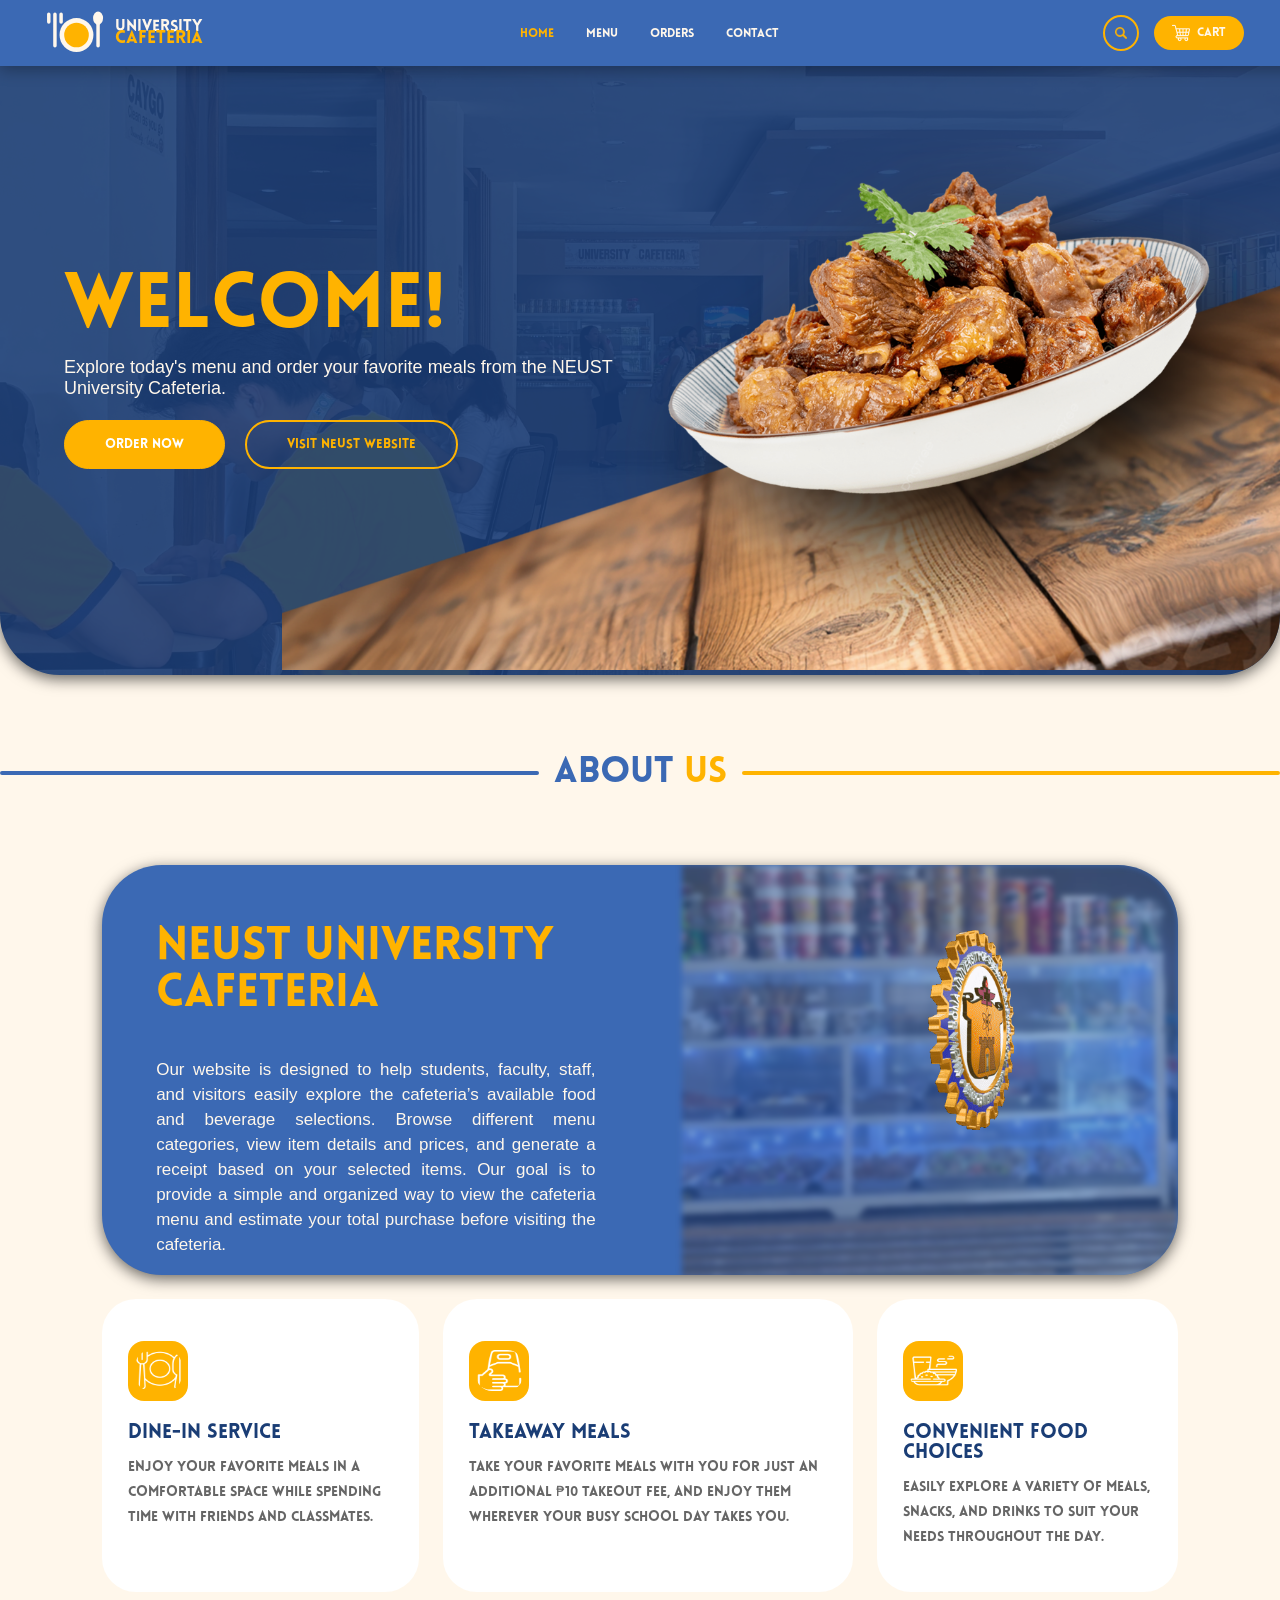
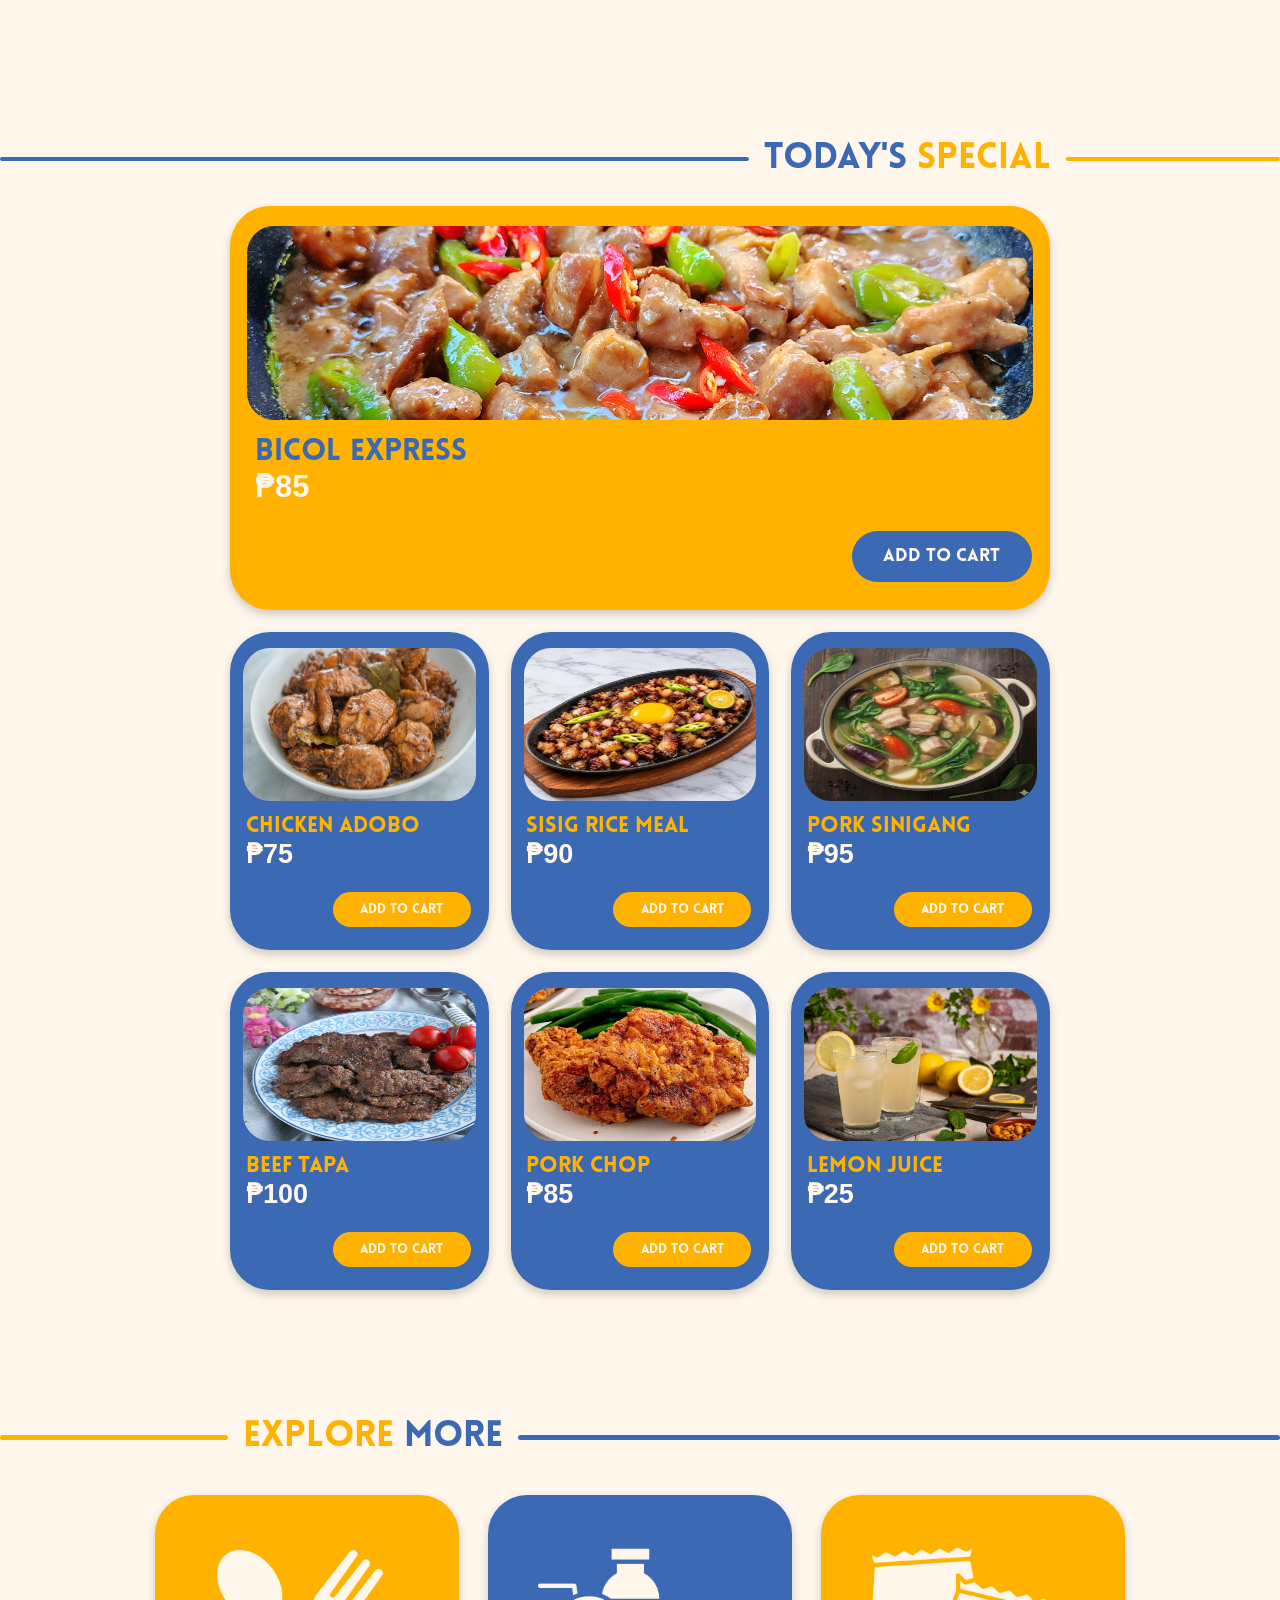
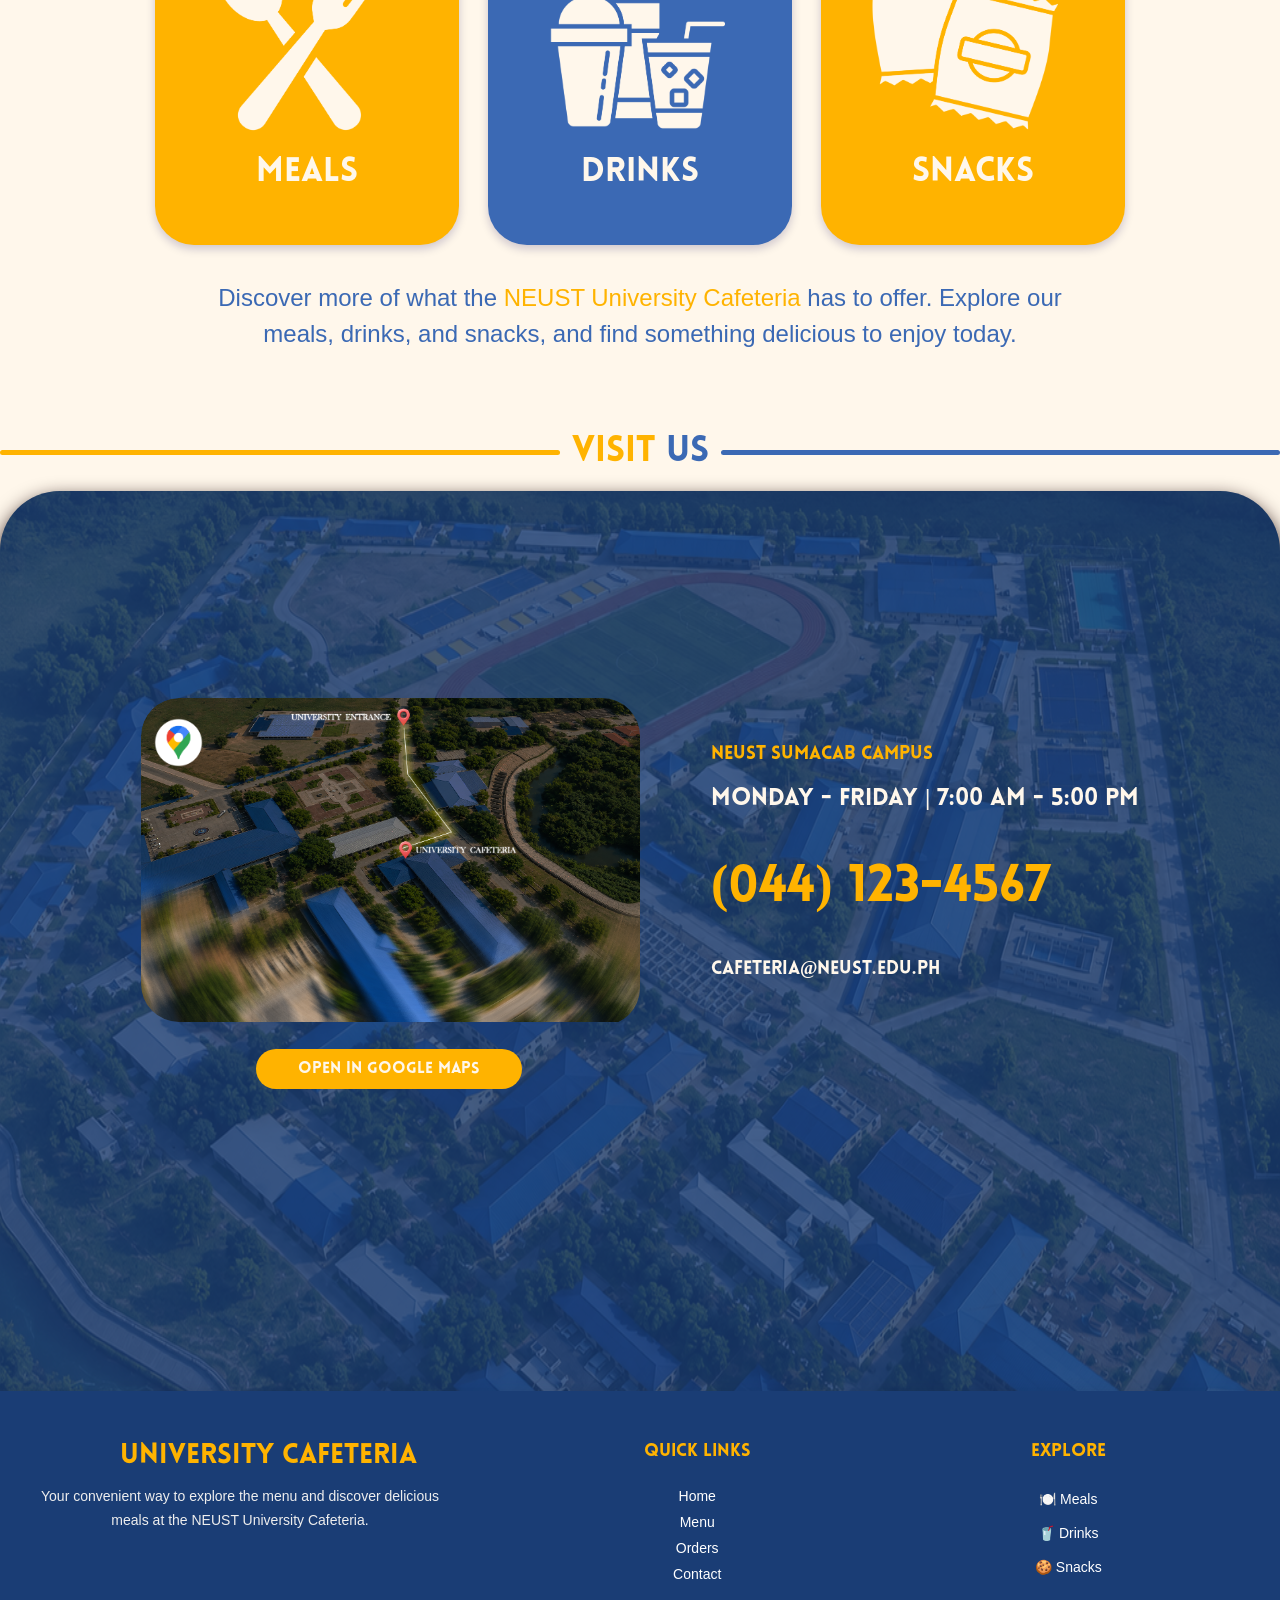
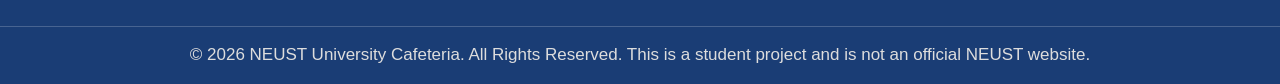
==== commit fd03ce60: "push" ====
--- a/index.html
+++ b/index.html
@@ -170,44 +170,44 @@
             </div>
 
             <div class="div3">
-                <img src="images/food/food.jpg" class="simgf" alt="Chicken Adobo">
+                <img src="images/food/chicken_adobo.webp" class="simgf" alt="Chicken Adobo">
                 <h2 class="stitle1">CHICKEN ADOBO</h2>
                 <h2 class="stitle2">₱75</h2>
                 <button type="button" class="sbtn2">ADD TO CART</button>
             </div>
 
             <div class="div4">
-                <img src="images/food/food.jpg" class="simgf" alt="Sisig Rice Meal">
+                <img src="images/food/pork_sisig.jpg" class="simgf" alt="Sisig Rice Meal">
                 <h2 class="stitle1">SISIG RICE MEAL</h2>
                 <h2 class="stitle2">₱90</h2>
                 <button type="button" class="sbtn2">ADD TO CART</button>
             </div>
 
             <div class="div5">
-                <img src="images/food/food.jpg" class="simgf" alt="Pork Sinigang">
+                <img src="images/food/pork_sinigang.webp" class="simgf" alt="Pork Sinigang">
                 <h2 class="stitle1">PORK SINIGANG</h2>
                 <h2 class="stitle2">₱95</h2>
                 <button type="button" class="sbtn2">ADD TO CART</button>
             </div>
 
             <div class="div6">
-                <img src="images/food/food.jpg" class="simgf" alt="Beef Tapa">
+                <img src="images/food/beef_tapa.jpg" class="simgf" alt="Beef Tapa">
                 <h2 class="stitle1">BEEF TAPA</h2>
                 <h2 class="stitle2">₱100</h2>
                 <button type="button" class="sbtn2">ADD TO CART</button>
             </div>
 
             <div class="div7">
-                <img src="images/food/food.jpg" class="simgf" alt="Lumpia Shanghai">
-                <h2 class="stitle1">LUMPIA SHANGHAI</h2>
-                <h2 class="stitle2">₱50</h2>
+                <img src="images/food/pork_chop.jpg" class="simgf" alt="Pork Chop">
+                <h2 class="stitle1">PORK CHOP</h2>
+                <h2 class="stitle2">₱85</h2>
                 <button type="button" class="sbtn2">ADD TO CART</button>
             </div>
 
             <div class="div8">
-                <img src="images/food/food.jpg" class="simgf" alt="Halo-Halo">
-                <h2 class="stitle1">HALO-HALO</h2>
-                <h2 class="stitle2">₱55</h2>
+                <img src="images/food/lemon_juice.jpg" class="simgf" alt="LEMON JUICE">
+                <h2 class="stitle1">LEMON JUICE</h2>
+                <h2 class="stitle2">₱25</h2>
                 <button type="button" class="sbtn2">ADD TO CART</button>
             </div>
 
@@ -286,7 +286,7 @@
                 <h3>Quick Links</h3>
                 <a href="index.html">Home</a>
                 <a href="menu.html">Menu</a>
-                <a href="about.html">About Us</a>
+                <a href="orders.html">Orders</a>
                 <a href="contact.html">Contact</a>
             </div>
 
--- a/css/cartModal.css
+++ b/css/cartModal.css
@@ -131,7 +131,7 @@
     gap: 10px;
     max-width: 90vw;
     padding: 12px 22px;
-    background: var(--darkblue);
+    background: rgba(13, 68, 156, 0.74);
     color: var(--beige);
     border-radius: 30px;
     font-size: 13px;
@@ -146,7 +146,7 @@
 }
 
 .cart-toast b {
-    color: var(--yellow);
+    color: white;
 }
 
 .cart-toast a {
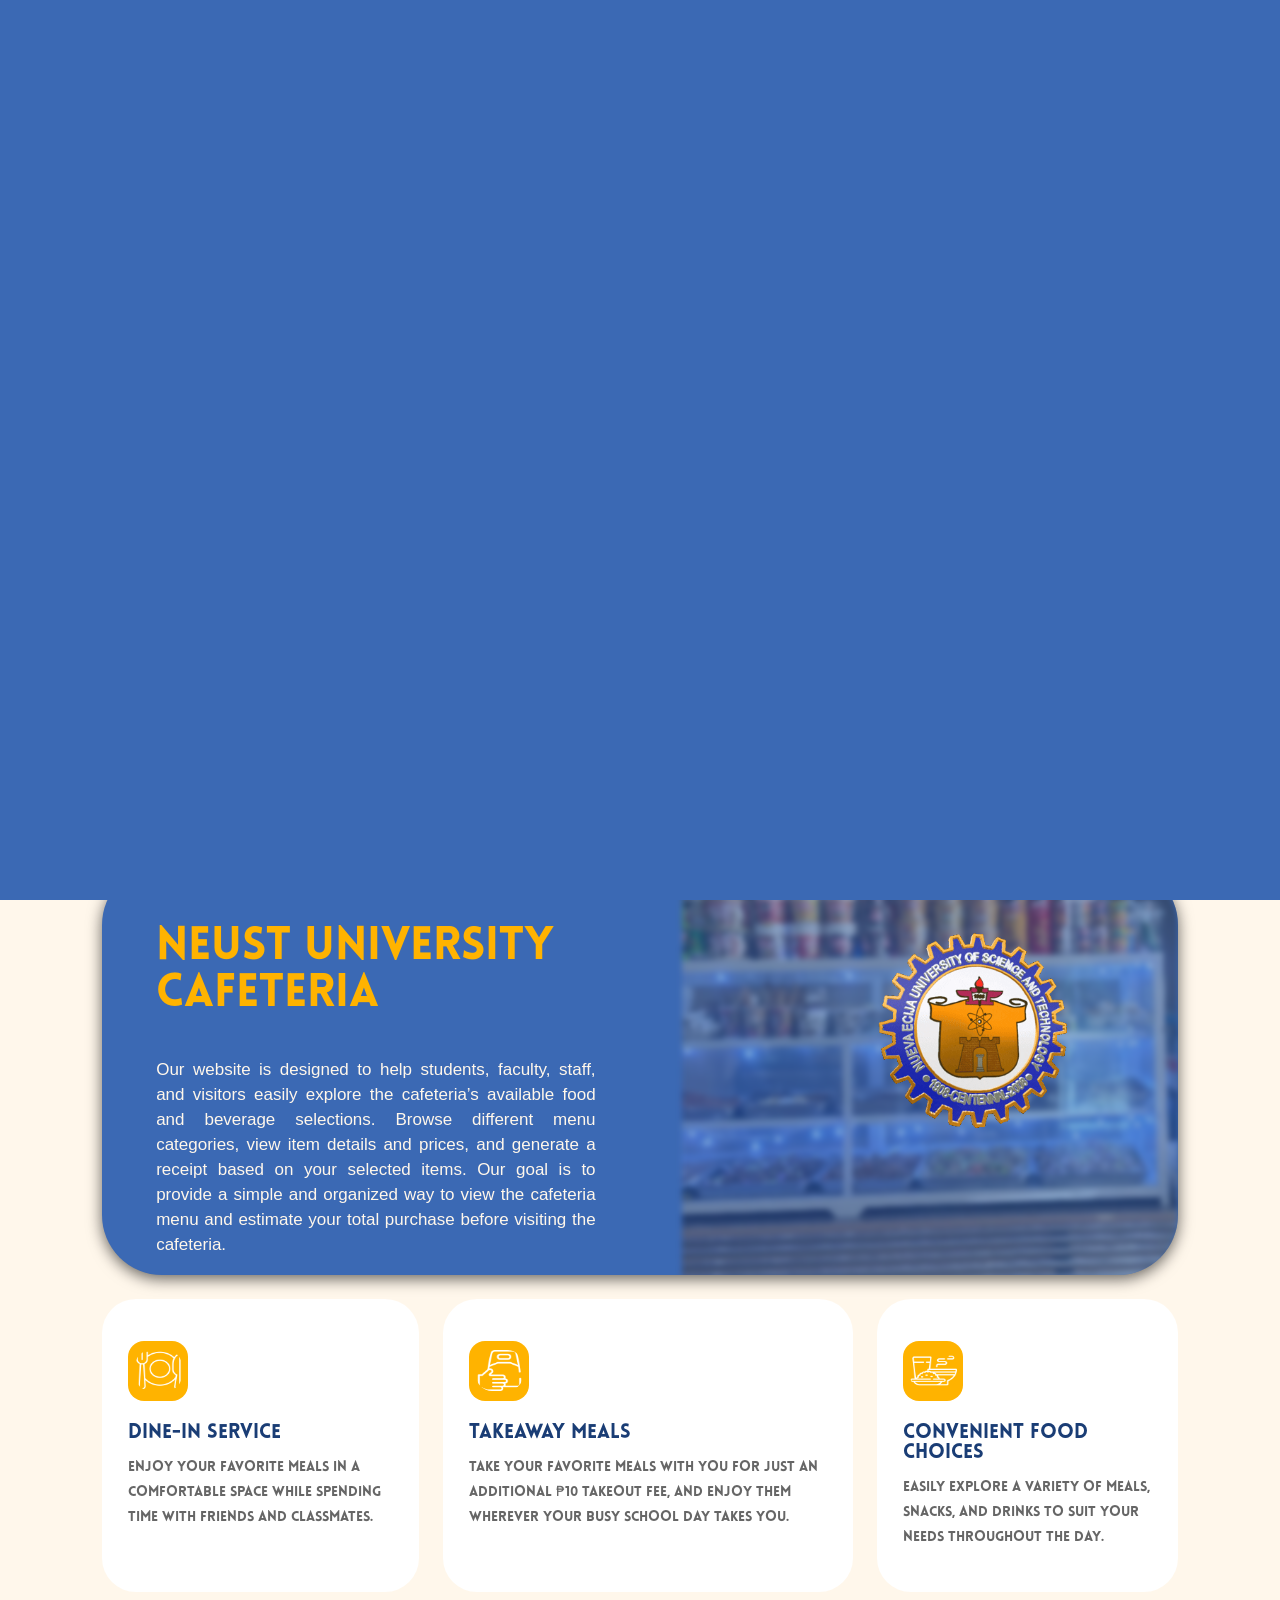
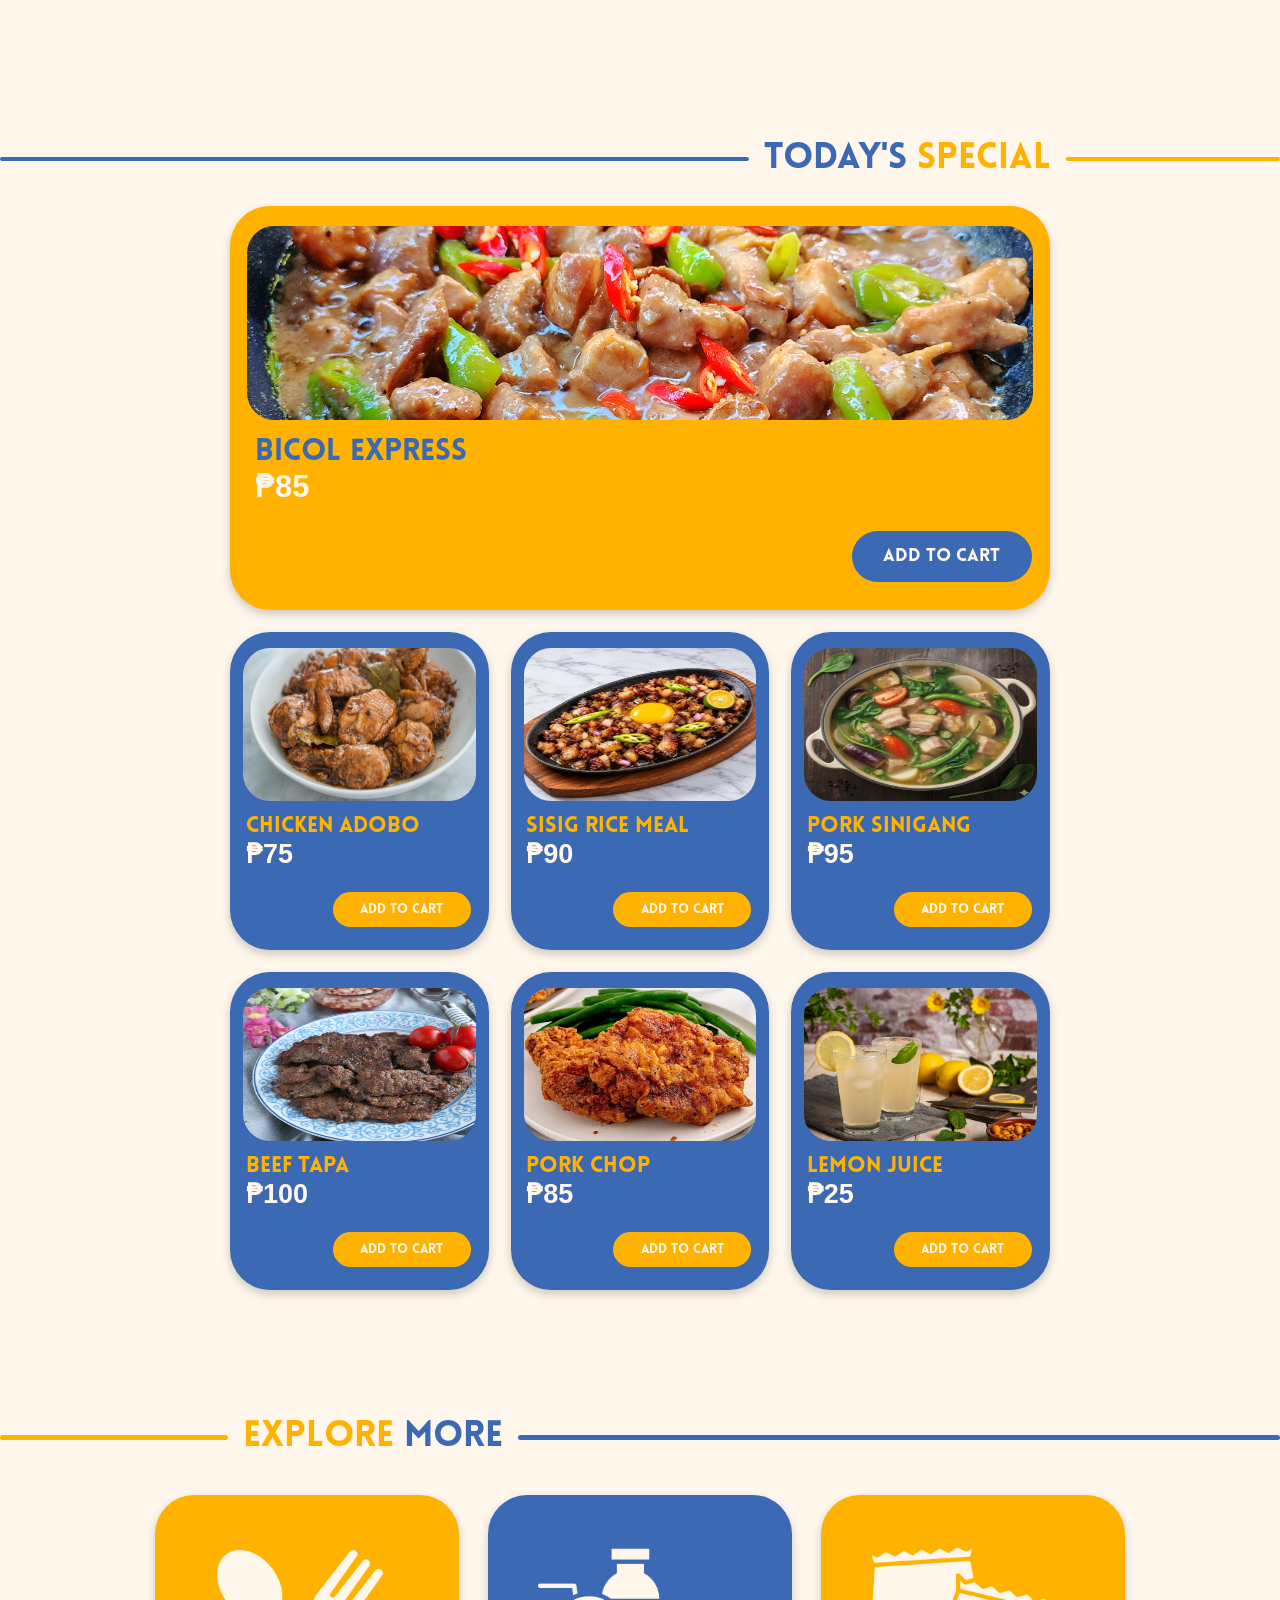
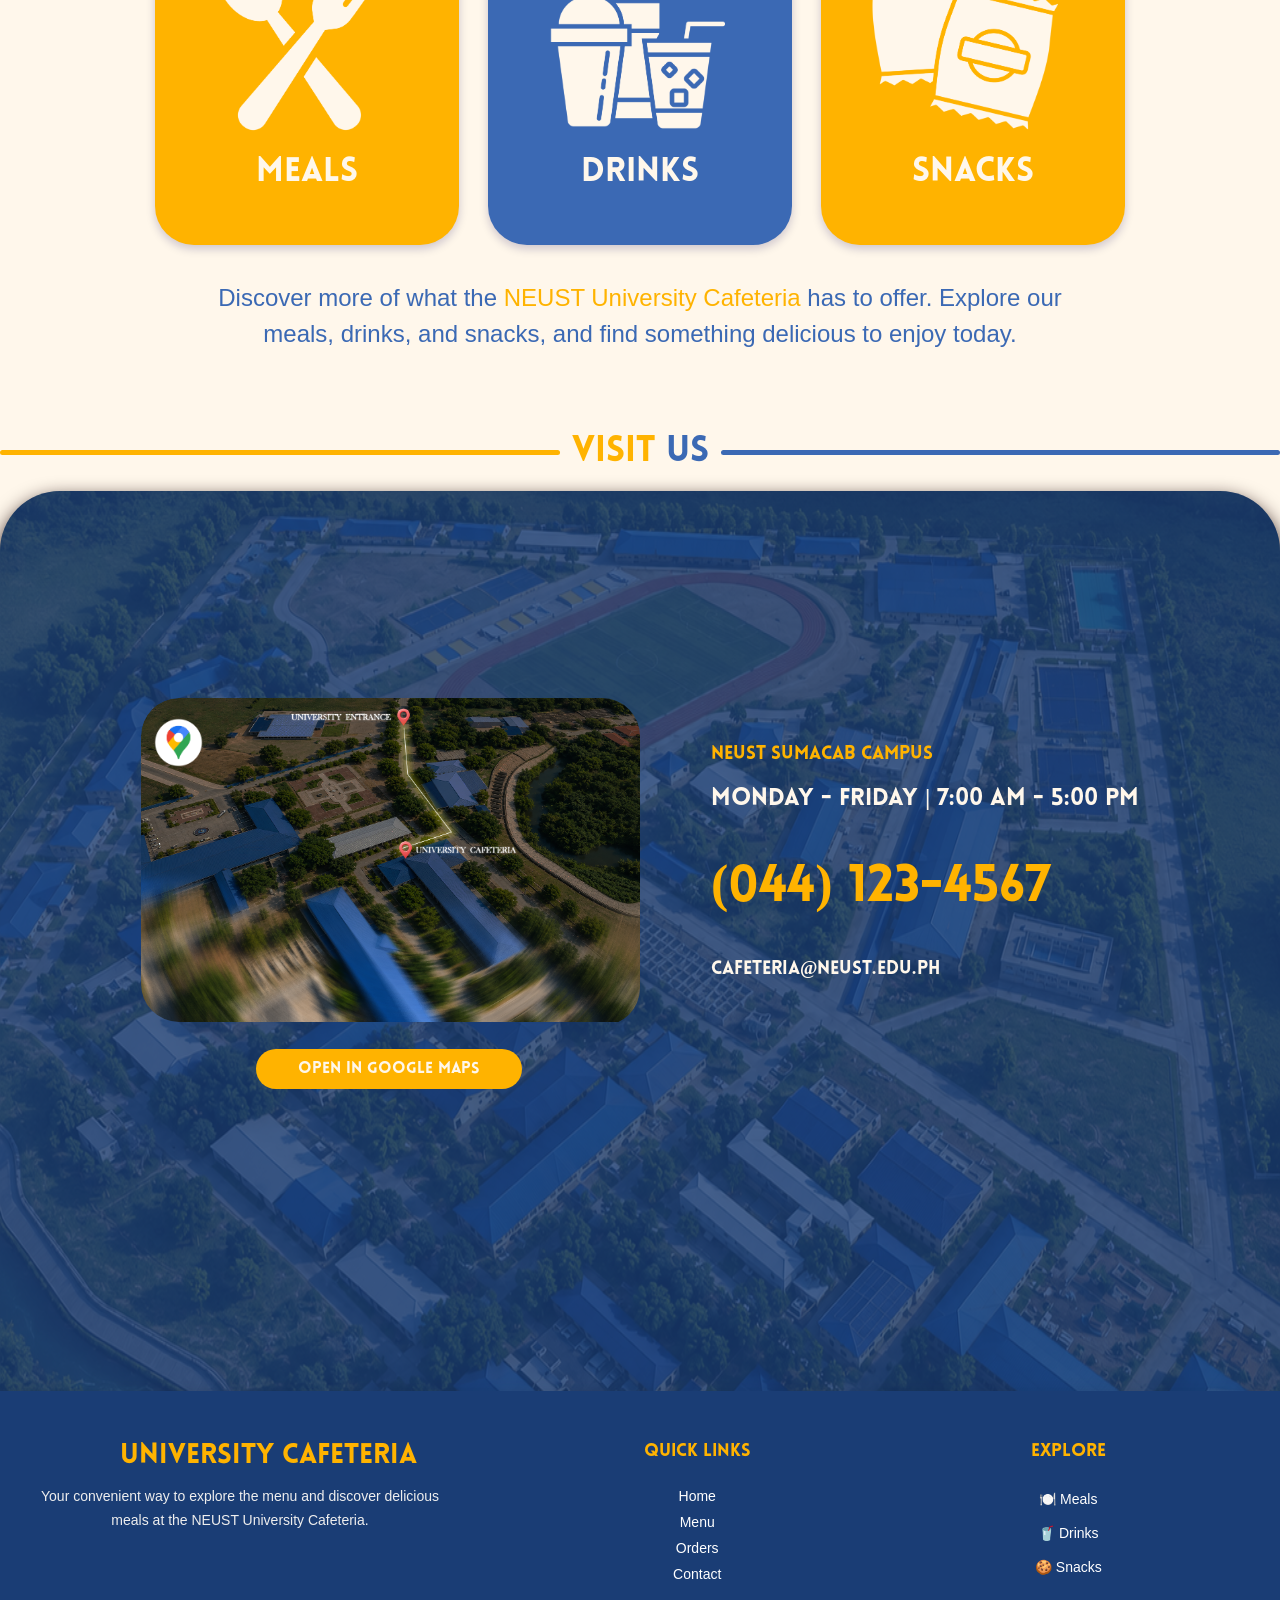
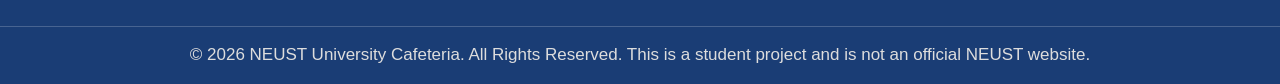
==== commit fa642f4a: "push" ====
--- a/index.html
+++ b/index.html
@@ -13,6 +13,14 @@
     <link rel="stylesheet" href="css/cartModal.css">
 </head>
 <body>
+
+    <!-- Video Intro -->
+    <div class="intro" id="intro">
+        <video id="intro-video" autoplay muted playsinline>
+            <source src="videos/intro.mp4" type="video/mp4">
+        </video>
+    </div>
+
     <input type="checkbox" id="sidebar-toggle">
     <!-- HAMBURGER BUTTON -->
     <label for="sidebar-toggle" class="menu-btn">
--- a/css/home.css
+++ b/css/home.css
@@ -24,38 +24,44 @@
     overflow: hidden;
 }
 
-/* intro */
+/* INTRO */
+body {
+    overflow: hidden;
+}
+
+body.intro-finished {
+    overflow-x: hidden;
+    overflow-y: auto;
+}
+
 .intro {
     position: fixed;
     inset: 0;
     width: 100%;
     height: 100vh;
-    background-color: var(--yellow);
+    height: 100dvh;
+    background-color: var(--blue);
     overflow: hidden;
     z-index: 9999;
-
-    animation: fadeOut 1s ease forwards;
-    animation-delay: 2s;
+    opacity: 1;
+    visibility: visible;
+    transition: opacity 1s ease, visibility 1s ease;
+}
+
+.intro.hide {
+    opacity: 0;
+    visibility: hidden;
+    pointer-events: none;
 }
 
 .intro video {
+    display: block;
     width: 100%;
     height: 100%;
     object-fit: cover;
 }
 
-@keyframes fadeOut {
-    from {
-        opacity: 1;
-        visibility: visible;
-    }
-
-    to {
-        opacity: 0;
-        visibility: hidden;
-    }
-}
-
+/* HERO SECTION */
 
 .hero-content {
     display: flex;
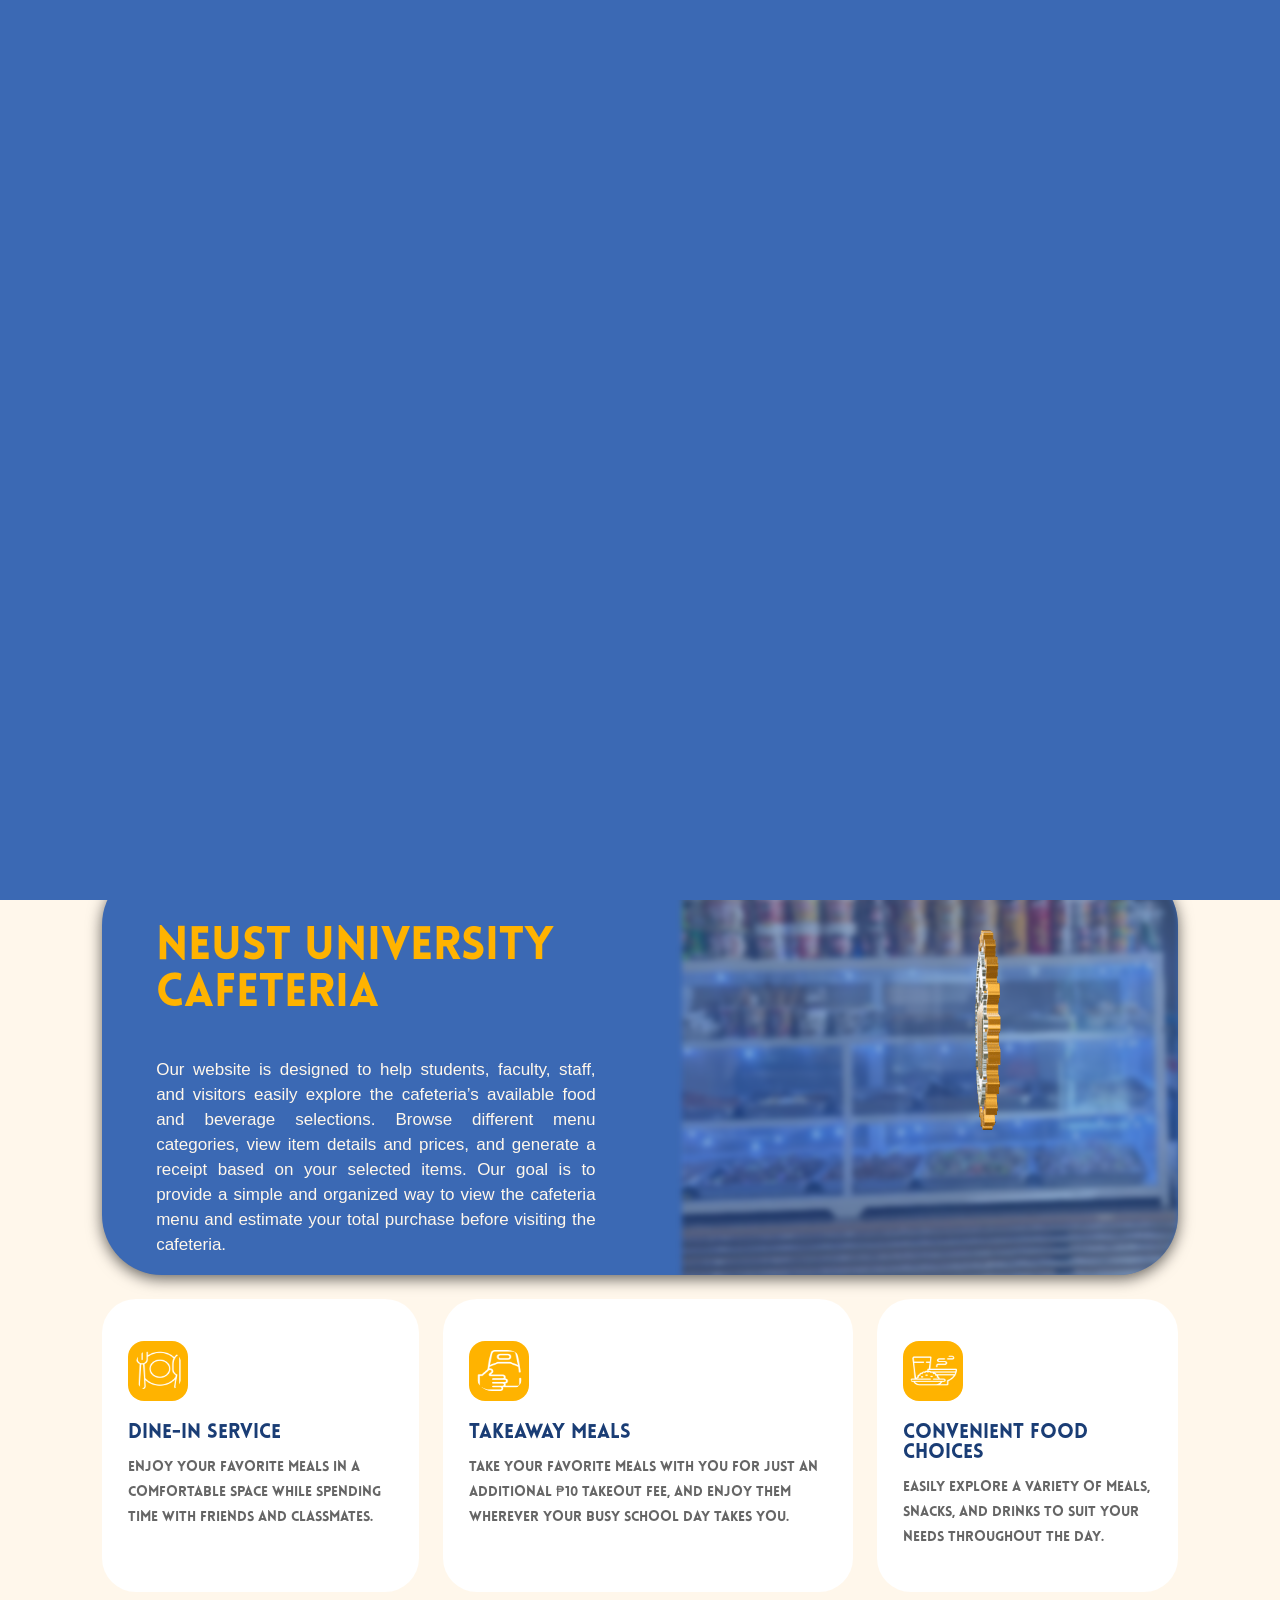
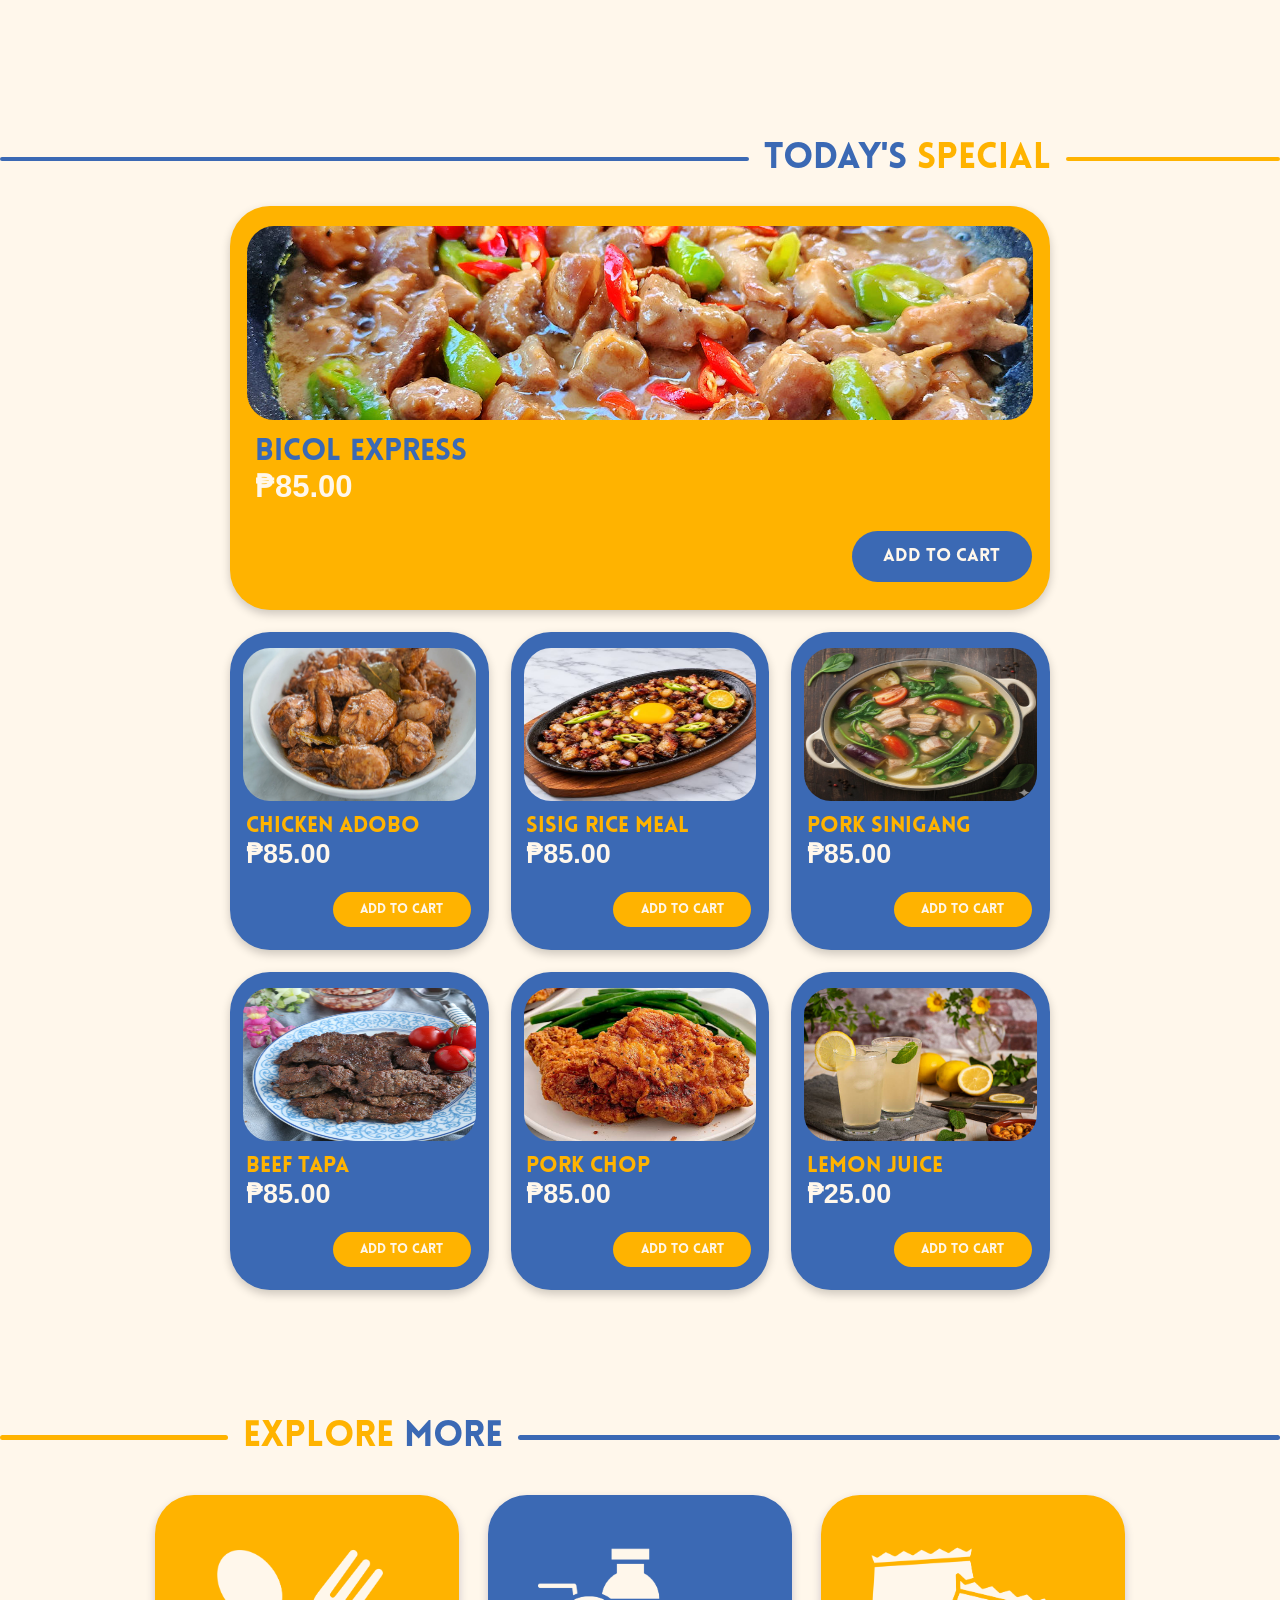
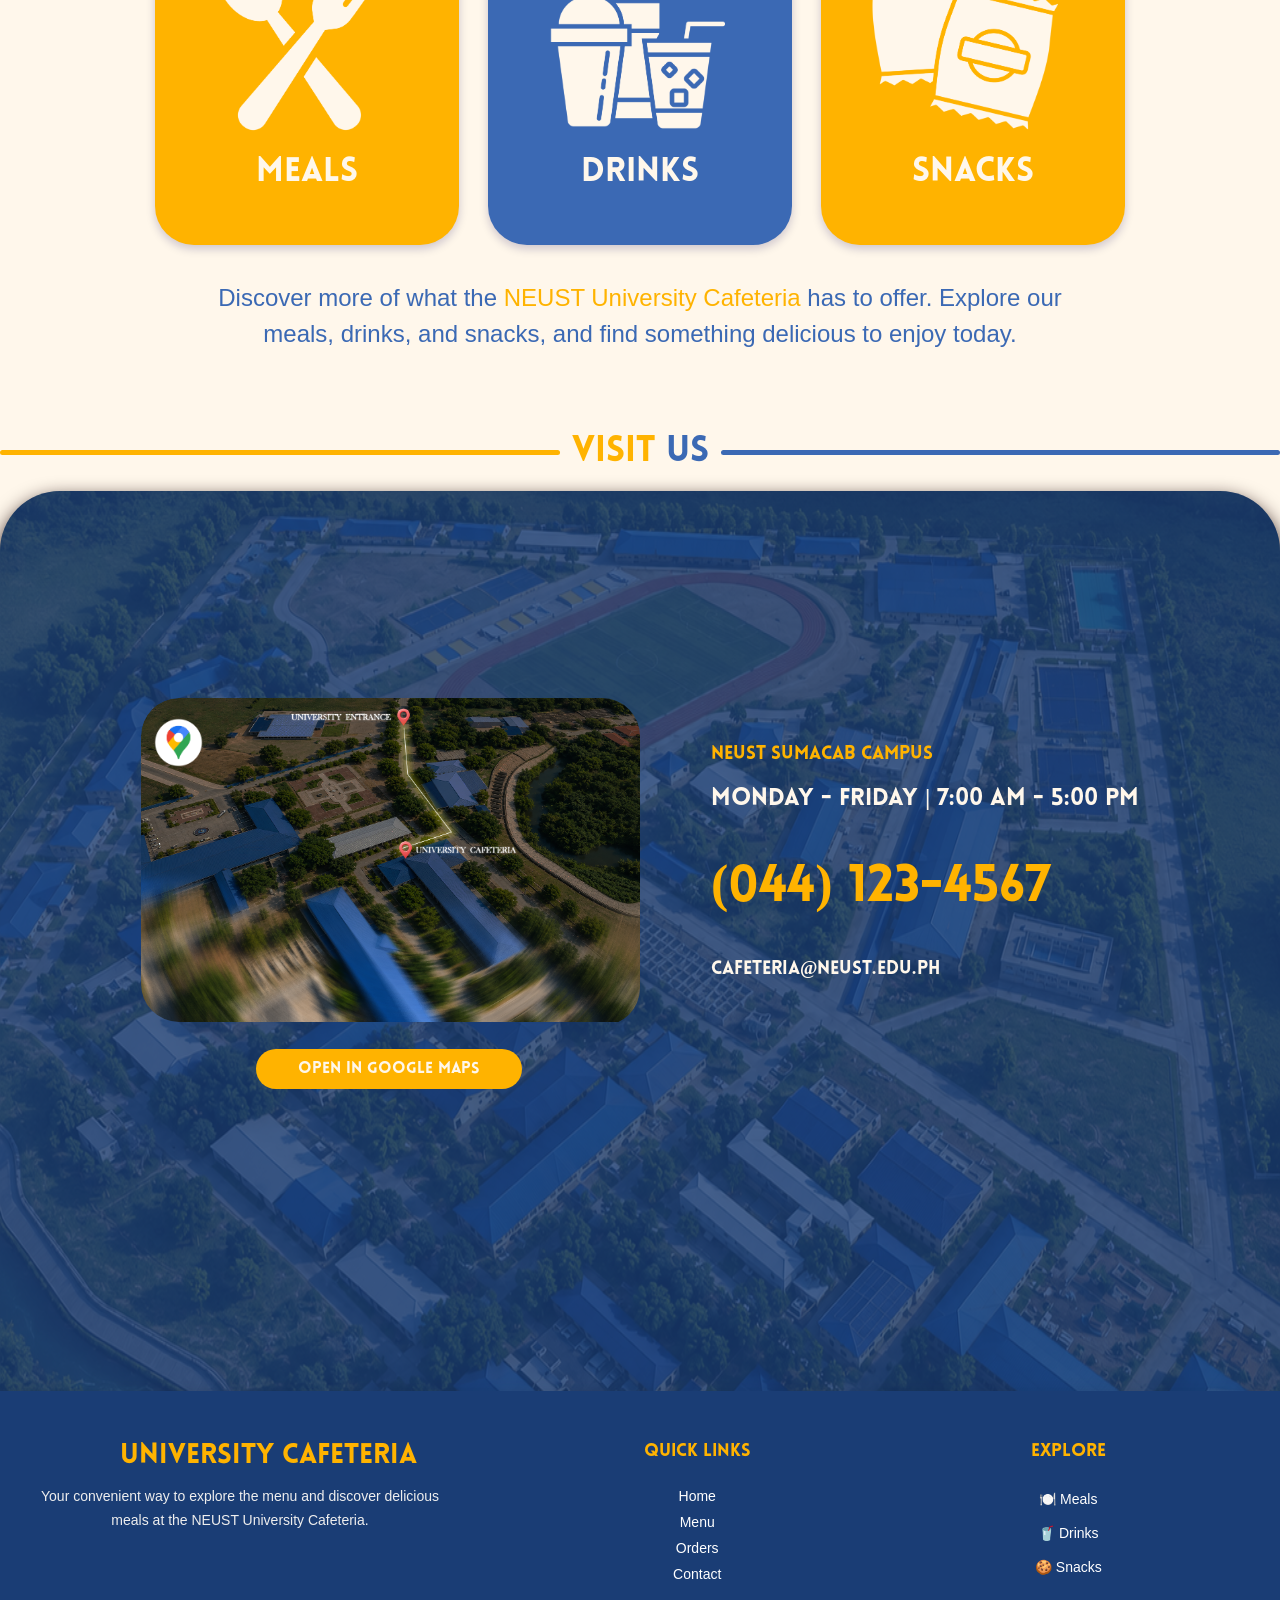
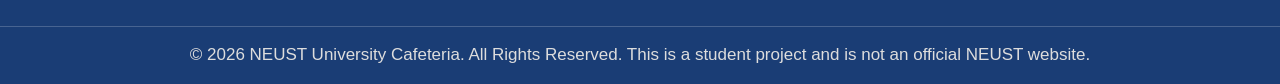
==== commit c761b7a3: "PUSH" ====
--- a/index.html
+++ b/index.html
@@ -173,49 +173,49 @@
             <div class="div1">
                 <img src="images/food/food.jpg" class="imgf" alt="Bicol Express">
                 <h2 class="title1">BICOL EXPRESS</h2>
-                <h2 class="title2">₱85</h2>
+                <h2 class="title2">₱85.00</h2>
                 <button type="button" class="btn2">ADD TO CART</button>
             </div>
 
             <div class="div3">
                 <img src="images/food/chicken_adobo.webp" class="simgf" alt="Chicken Adobo">
                 <h2 class="stitle1">CHICKEN ADOBO</h2>
-                <h2 class="stitle2">₱75</h2>
+                <h2 class="stitle2">₱85.00</h2>
                 <button type="button" class="sbtn2">ADD TO CART</button>
             </div>
 
             <div class="div4">
                 <img src="images/food/pork_sisig.jpg" class="simgf" alt="Sisig Rice Meal">
                 <h2 class="stitle1">SISIG RICE MEAL</h2>
-                <h2 class="stitle2">₱90</h2>
+                <h2 class="stitle2">₱85.00</h2>
                 <button type="button" class="sbtn2">ADD TO CART</button>
             </div>
 
             <div class="div5">
                 <img src="images/food/pork_sinigang.webp" class="simgf" alt="Pork Sinigang">
                 <h2 class="stitle1">PORK SINIGANG</h2>
-                <h2 class="stitle2">₱95</h2>
+                <h2 class="stitle2">₱85.00</h2>
                 <button type="button" class="sbtn2">ADD TO CART</button>
             </div>
 
             <div class="div6">
                 <img src="images/food/beef_tapa.jpg" class="simgf" alt="Beef Tapa">
                 <h2 class="stitle1">BEEF TAPA</h2>
-                <h2 class="stitle2">₱100</h2>
+                <h2 class="stitle2">₱85.00</h2>
                 <button type="button" class="sbtn2">ADD TO CART</button>
             </div>
 
             <div class="div7">
                 <img src="images/food/pork_chop.jpg" class="simgf" alt="Pork Chop">
                 <h2 class="stitle1">PORK CHOP</h2>
-                <h2 class="stitle2">₱85</h2>
+                <h2 class="stitle2">₱85.00</h2>
                 <button type="button" class="sbtn2">ADD TO CART</button>
             </div>
 
             <div class="div8">
                 <img src="images/food/lemon_juice.jpg" class="simgf" alt="LEMON JUICE">
                 <h2 class="stitle1">LEMON JUICE</h2>
-                <h2 class="stitle2">₱25</h2>
+                <h2 class="stitle2">₱25.00</h2>
                 <button type="button" class="sbtn2">ADD TO CART</button>
             </div>
 
